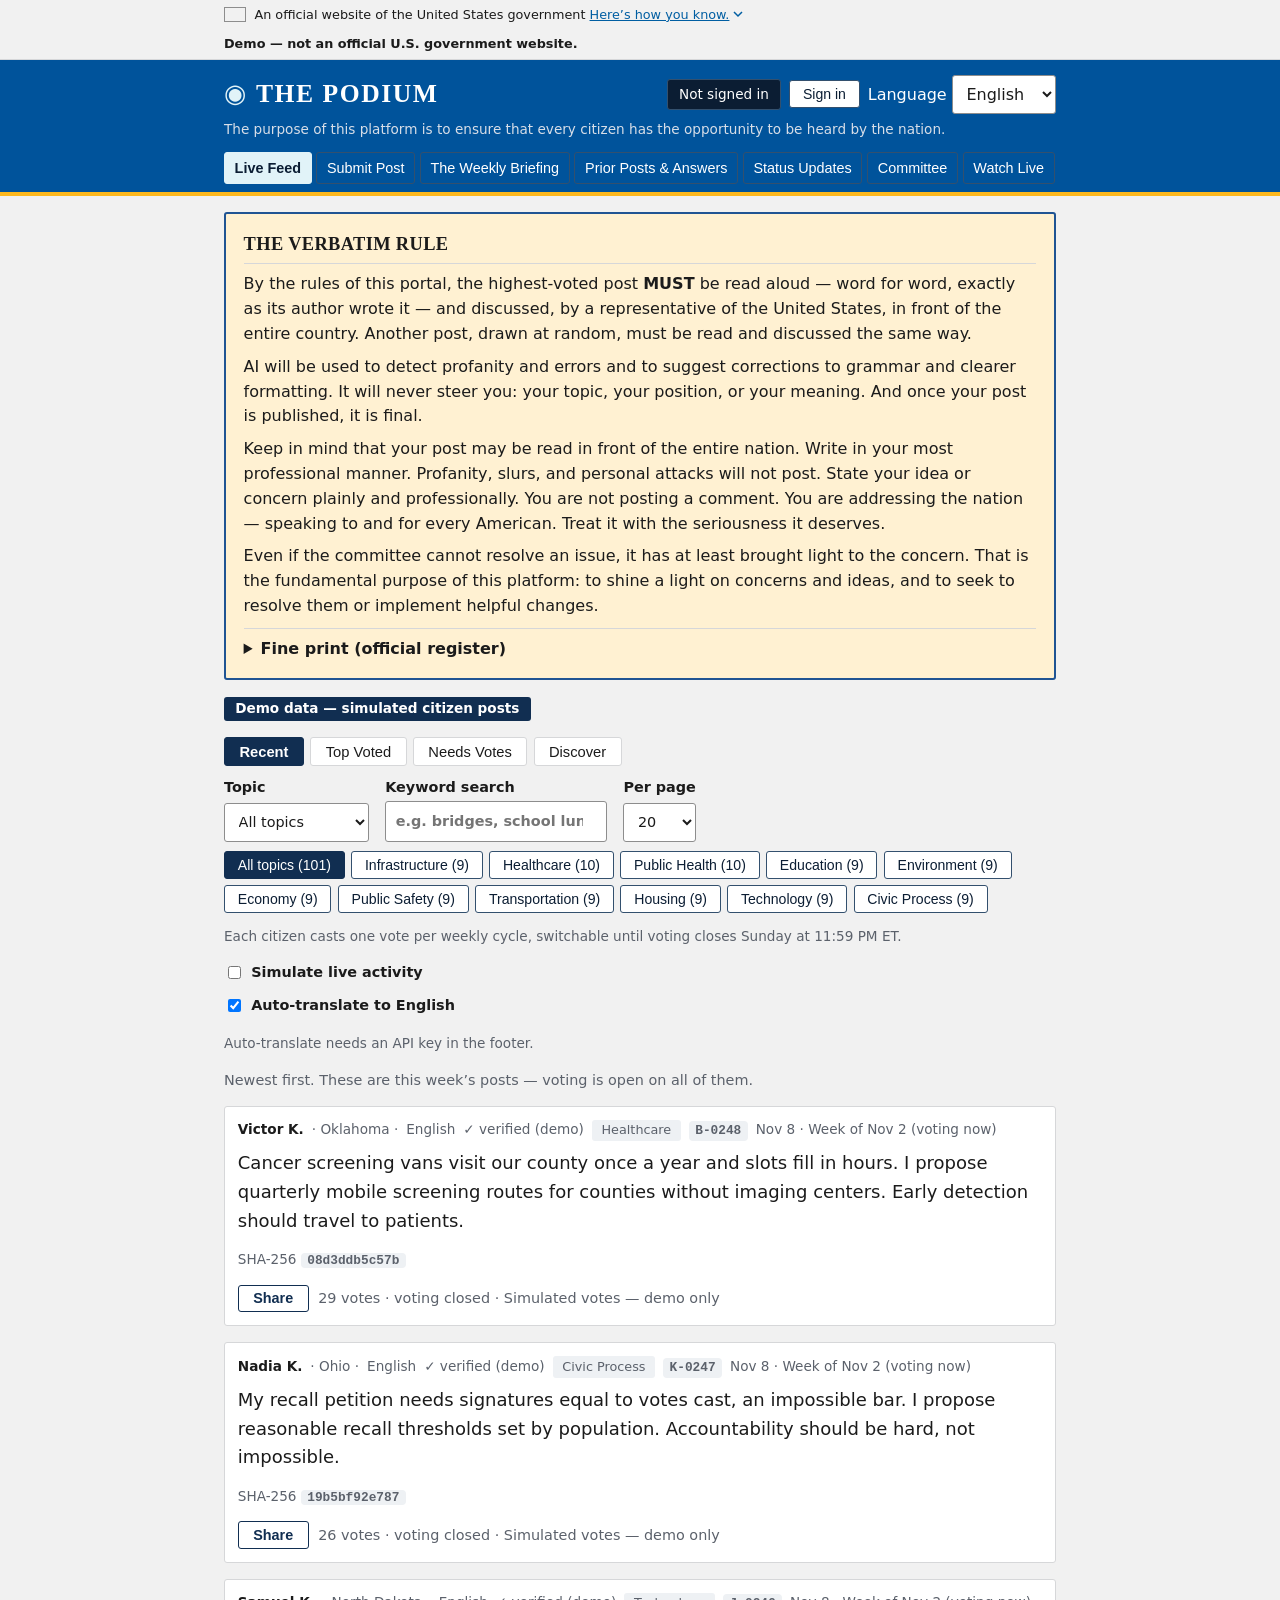
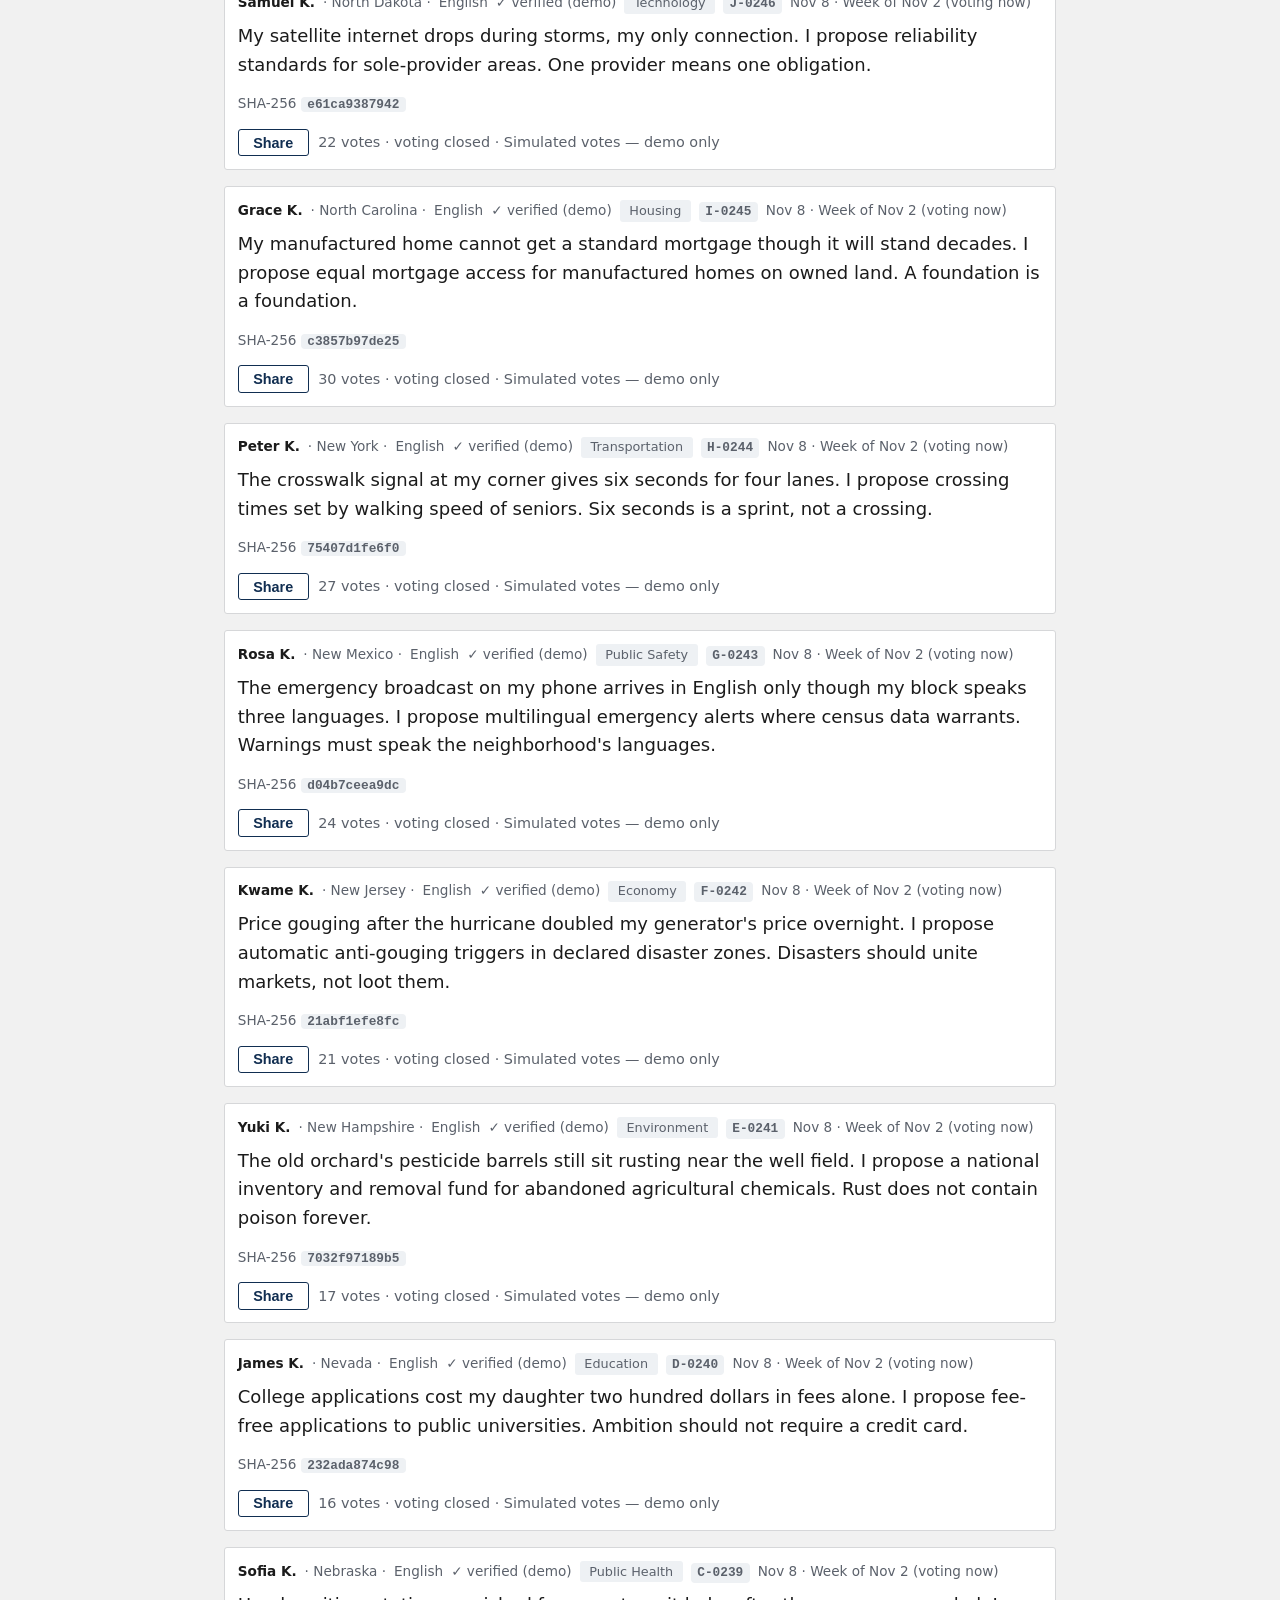
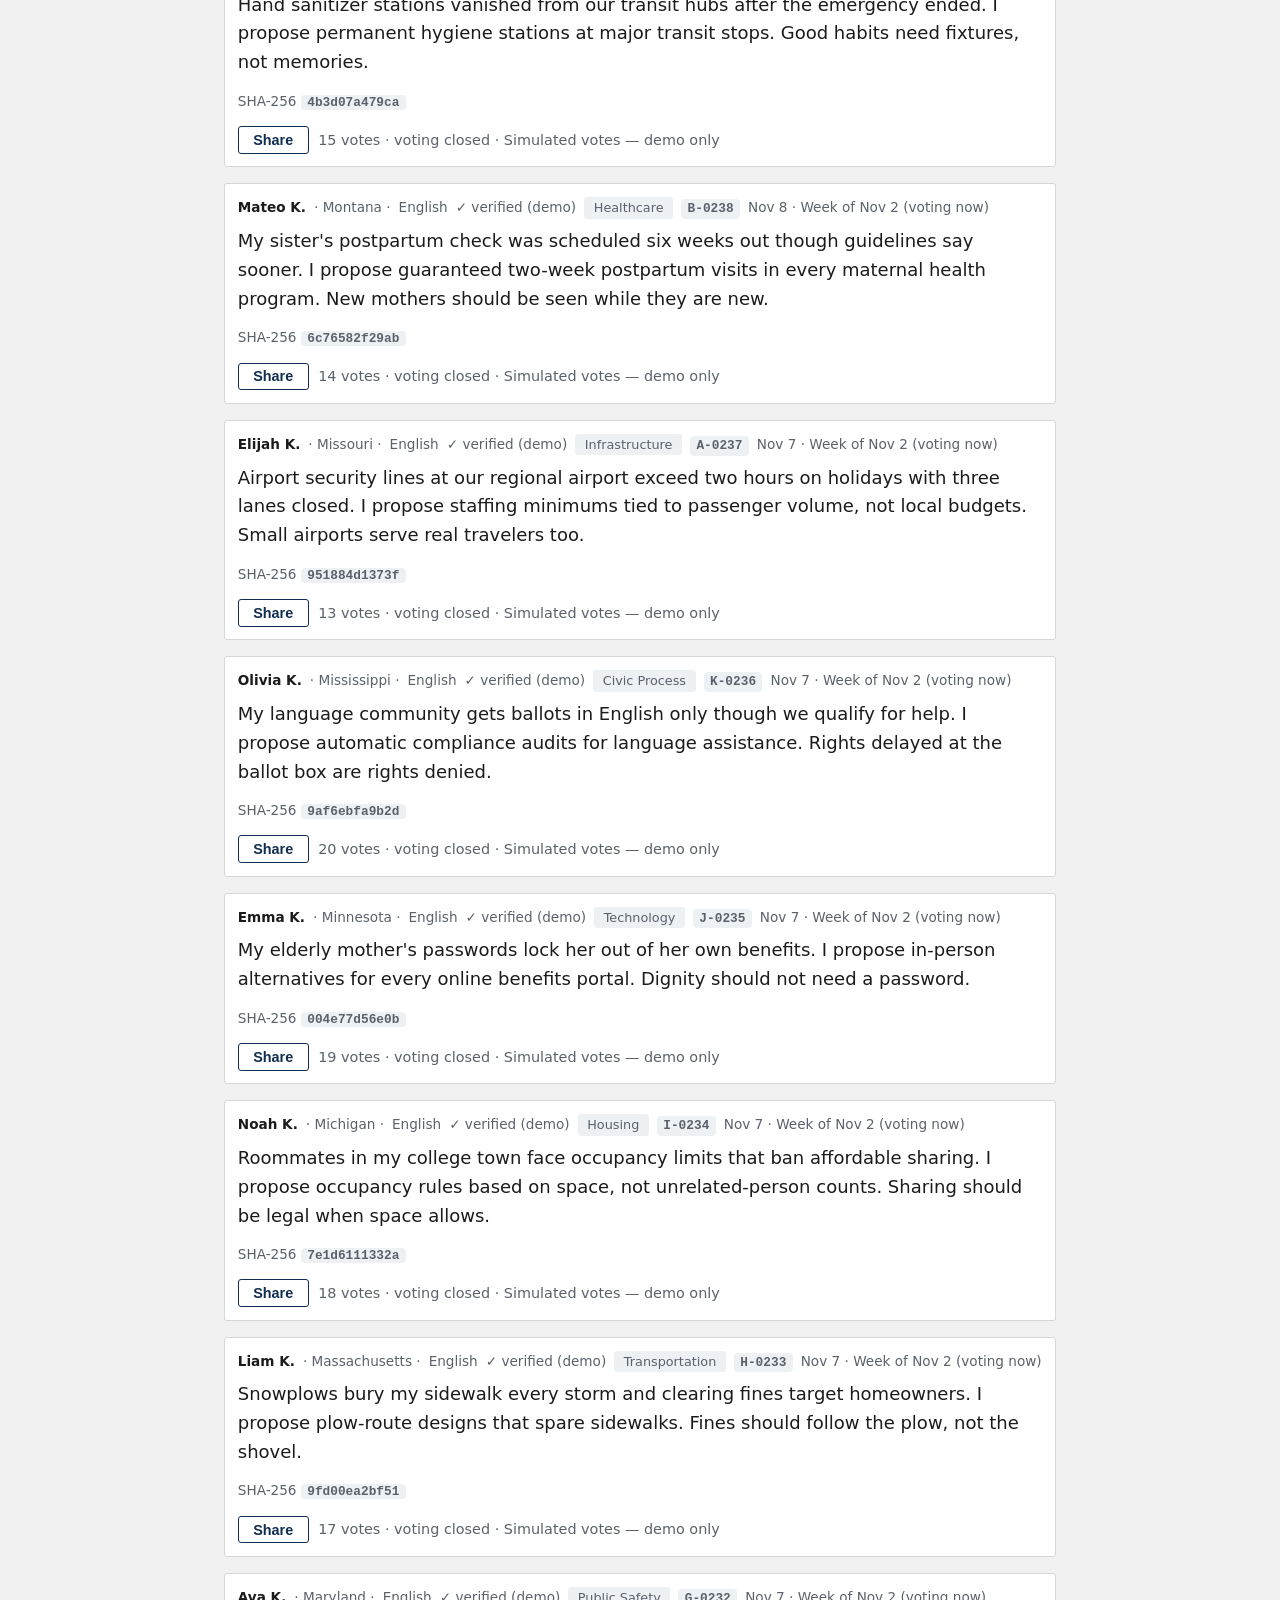
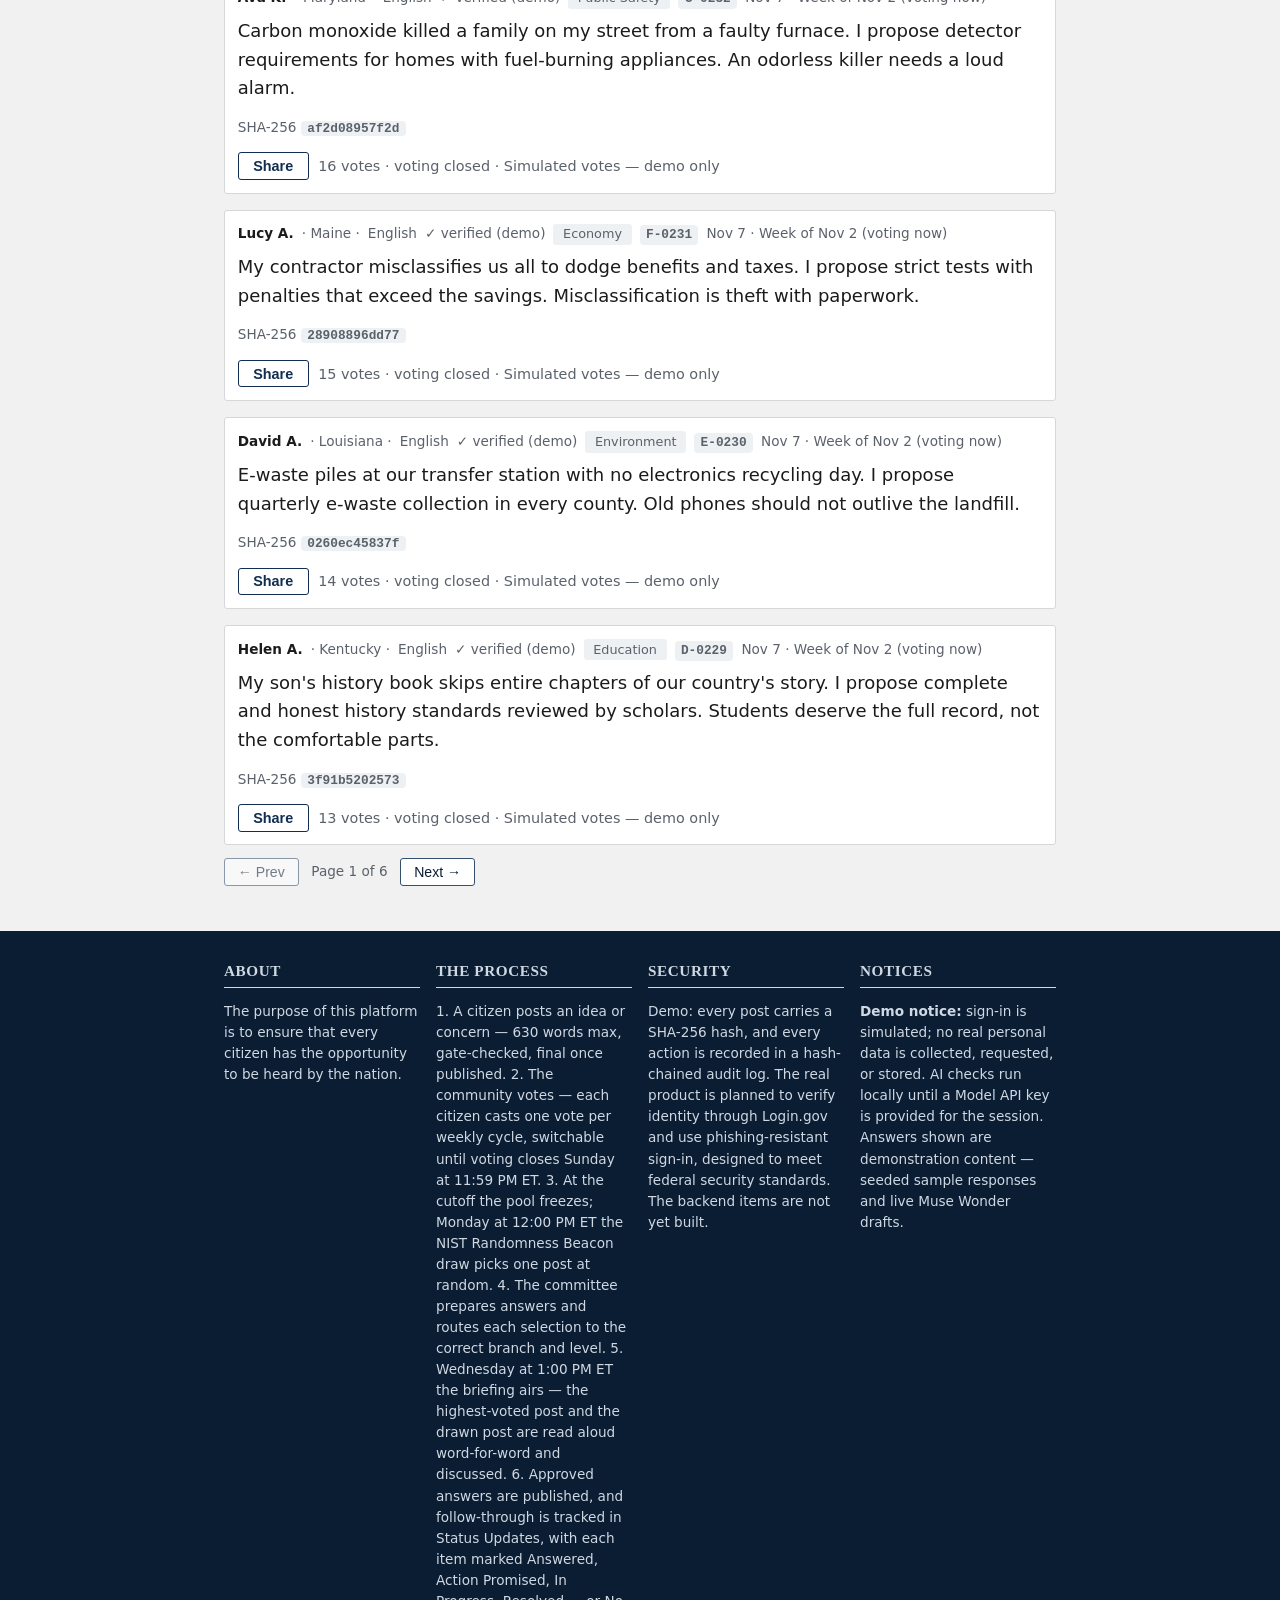
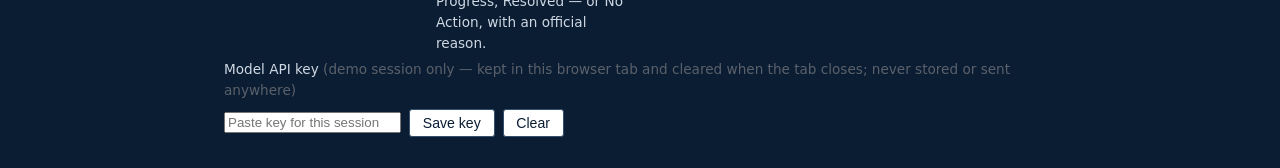
==== index.html @ c4c15fbb "Committee startup: the first committee — 12 at once, staggered exit weeks 1-12 by NIST draw" ====
<!DOCTYPE html>
<html lang="en">
<head>
<meta charset="utf-8">
<meta name="viewport" content="width=device-width, initial-scale=1">
<title>The Podium — A Civic Portal</title>
<meta name="description" content="Verified citizens post ideas and concerns. The community votes. Each week the top-voted post plus one randomly drawn post are read aloud verbatim and addressed in a public briefing.">
<link rel="stylesheet" href="css/style.css">
</head>
<body>
<a class="skip-link" href="#main" id="skipLink">Skip to main content</a>

<div class="gov-banner"><div class="wrap"><span class="flag-mark" aria-hidden="true"></span><span><span id="govText">An official website of the United States government</span> <button type="button" class="how-you-know" id="govHow" aria-expanded="false" aria-controls="govPanel"><span id="govHowLabel">Here&rsquo;s how you know.</span><svg class="chev" width="10" height="7" viewBox="0 0 10 7" aria-hidden="true"><path d="M1 1l4 4 4-4" fill="none" stroke="currentColor" stroke-width="1.5"/></svg></button></span></div><div class="wrap"><strong class="gov-qual" id="govDemo">Demo — not an official U.S. government website.</strong></div><div class="wrap gov-panel" id="govPanel" hidden></div></div>

<header class="site-header">
  <div class="wrap header-row">
    <div class="brand">
      <span class="brand-mark" aria-hidden="true">&#9673;</span>
      <div>
        <h1 class="brand-title">THE PODIUM</h1>
      </div>
    </div>
    <div class="citizen-box">
      <span class="citizen-chip" id="citizenChip">Not signed in</span>
      <button type="button" class="btn btn-small" id="switchCitizenBtn">Sign in</button>
      <label id="langWrap"><span id="langLabel">Language</span>
        <select id="langSel" aria-label="Language"><option value="en">English</option><option value="es">Espa&ntilde;ol</option></select>
      </label>
    </div>
  </div>
  <p class="wrap brand-sub" id="brandSub">The purpose of this platform is to ensure that every citizen has the opportunity to be heard by the nation.</p>
  <nav class="wrap main-nav" aria-label="Primary" id="mainNav">
    <button type="button" class="tab is-active" data-view="feed" aria-current="page">Live Feed</button>
    <button type="button" class="tab" data-view="post">Submit Post</button>
    <button type="button" class="tab" data-view="briefing">The Weekly Briefing</button>
    <button type="button" class="tab" data-view="prior">Prior Posts &amp; Answers</button>
    <button type="button" class="tab" data-view="status">Status Updates</button>
    <button type="button" class="tab" data-view="committee">Committee</button>
    <button type="button" class="tab" data-view="watch">Watch Live <span class="tab-live" id="watchTabLive" hidden>LIVE</span></button>
  </nav>
</header>

<main id="main" class="wrap">

  <!-- THE VERBATIM RULE: shown at top of home page and above the composer -->
  <section class="rule-card" id="ruleCard" aria-labelledby="ruleHeading">
    <h2 id="ruleHeading">The Verbatim Rule</h2>
    <p id="ruleP1">By the rules of this portal, the highest-voted post <strong>MUST</strong> be read aloud &mdash; word for word, exactly as its author wrote it &mdash; and discussed, by a representative of the United States, in front of the entire country. Another post, drawn at random, must be read and discussed the same way.</p>
    <p id="ruleP2">AI will be used to detect profanity and errors and to suggest corrections to grammar and clearer formatting. It will never steer you: your topic, your position, or your meaning. And once your post is published, it is final.</p>
    <p id="ruleP3">Keep in mind that your post may be read in front of the entire nation. Write in your most professional manner. Profanity, slurs, and personal attacks will not post. State your idea or concern plainly and professionally. You are not posting a comment. You are addressing the nation &mdash; speaking to and for every American. Treat it with the seriousness it deserves.</p>
    <p id="ruleP4">Even if the committee cannot resolve an issue, it has at least brought light to the concern. That is the fundamental purpose of this platform: to shine a light on concerns and ideas, and to seek to resolve them or implement helpful changes.</p>
    <details class="fine-print">
      <summary id="fineSummary">Fine print (official register)</summary>
      <p class="fine-print-lede" id="fineLede">All submissions are subject to automated pre-publication review. Submissions containing profanity, slurs, or personal attacks shall not be published. Submissions containing slang or errors materially affecting comprehensibility shall be held pending correction by the submitting party, with suggested revisions provided for consideration; no submission shall be altered by the System without the submitting party&rsquo;s express action. Weekly selections shall consist of (i) the submission receiving the highest number of votes during the applicable period and (ii) one (1) submission selected by random drawing from among all eligible published submissions. Selected submissions shall be read aloud in their entirety, verbatim, and discussed in the weekly briefing. A published submission is final and shall not be edited or redacted.</p>
      <h3 class="statements-heading" id="statementsHeading">Statements of policy, principles, and fundamentals</h3>
      <p id="finePurpose">The purpose of this platform is to ensure that every citizen has the opportunity to be heard by the nation. Citizens will address the nation and speak on its behalf.</p>
      <ul id="fineList">
        <li>The highest-voted post and one randomly drawn post are read aloud in full, word for word, by a representative of the United States and discussed in the weekly briefing. No editor stands between author and nation. Nothing is edited after posting.</li>
        <li>AI detects problems and suggests wording only before publication. It never steers a post's topic, position, or meaning, and never changes, substitutes, or declines a post on its own.</li>
        <li>Profanity, slurs, and personal attacks are blocked outright and never publish. Slang, misspellings, grammar, and unclear text are held with suggested rewording; the author accepts the suggestion or retypes the text, and AI never changes text silently. Held drafts are not published, do not enter the draw, and do not use the citizen's one-post slot.</li>
        <li>Once published, a post is final. It cannot be deleted, withdrawn, archived, or hidden.</li>
        <li>Voting is upvote-only. Each citizen casts one vote per weekly cycle, switchable until voting closes Sunday at 11:59 PM ET.</li>
        <li>Each citizen may submit one post per weekly cycle.</li>
        <li>Posts are limited to 630 words.</li>
        <li>The random draw is tamper-proof: the eligible pool is frozen in a fixed published order at the cutoff, and the position is the NIST Randomness Beacon value modulo the pool size, plus one. The draw is internal only, with no button, replay, or re-roll.</li>
        <li>The committee prepares answers only. It never alters, substitutes, delays, or declines a selection. It reviews selections one week in advance and routes each answer to the correct branch and level.</li>
        <li>The committee does not fund. It asks for funds and allocates funds.</li>
        <li>Committee answers begin as AI drafts that the committee votes on as written &mdash; never edited &mdash; and approves as the committee, the answerer of record; no individual member is named. AI never delivers a final answer alone and never touches a citizen post. The drafts are public: the public sees the drafts and the vote, not only approved answers.</li>
        <li>An exact-duplicate post in the same cycle does not create a new post; the citizen is offered an upvote on the existing post, with no option to post it anyway. The draw pool excludes the winner and any post exactly matching the winner. Posts that are similar but not identical receive only an advisory note.</li>
        <li>The Live Feed shows the current cycle only. Posts from past cycles that were never selected are deleted; selected posts are kept as the briefing record.</li>
        <li>Posting and voting run from Monday 12:00 AM to Sunday 11:59 PM ET. The pool freezes at the Sunday cutoff, the draw is Monday at 12:00 PM ET, the committee has the week plus a Monday&ndash;Tuesday buffer, and the briefing airs Wednesdays at 1:00 PM ET as the fixed opening segment.</li>
        <li>This Week shows only the most recently aired briefing. Next Week shows the next briefing's selections. A briefing's replay is published when that briefing airs. Prior Posts &amp; Answers and Status Updates list aired selections only.</li>
        <li>Participation is limited to verified citizens; in this demo, verification is simulated only, and no real identification is collected or stored.</li>
        <li>Language: a citizen may post in any language. The original post is the official record and is read aloud verbatim in the author's language. Translations are machine aids for readers and never replace the original.</li>
        <li id="fineLi18">Live activity: when &lsquo;Simulate live activity&rsquo; is enabled, the feed shows AI-generated demonstration posts, clearly labeled. They are never voted on, never drawn, and never briefed.</li>
        <li id="fineLi19">Mock accounts: signing up stores a local profile in this browser only, with no real identity verification.</li>
        <li id="fineLi20">Real sign-in/sign-up: shown as a preview; the backend and text verification are not yet built.</li>
        <li id="fineLi21">Security: every post carries a SHA-256 hash, and every action is recorded in a hash-chained audit log.</li>
      </ul>
    </details>
  </section>

  <!-- ============ FEED ============ -->
  <section id="view-feed" class="view" aria-label="Feed of citizen posts">
    <h2 class="sr-only" id="feedHeading">Live Feed</h2>
    <p><span class="status-pill" id="demoDataBadge">Demo data — simulated citizen posts</span></p>
    <div class="feed-controls">
      <div class="subtabs" role="tablist" aria-label="Feed order" id="orderList">
        <button type="button" class="subtab is-active" data-feed="recent" role="tab" aria-selected="true">Recent</button>
        <button type="button" class="subtab" data-feed="top" role="tab" aria-selected="false">Top Voted</button>
        <button type="button" class="subtab" data-feed="needs" role="tab" aria-selected="false">Needs Votes</button>
        <button type="button" class="subtab" data-feed="discover" role="tab" aria-selected="false">Discover</button>
      </div>
      <div class="feed-filters">
        <label class="filter-label" id="topicFilterWrap"><span id="topicFilterLabel">Topic</span>
          <select id="topicFilter"></select>
        </label>
        <label class="filter-label" id="searchWrap"><span id="searchLabel">Keyword search</span>
          <input type="search" id="searchInput" placeholder="e.g. bridges, school lunches" autocomplete="off">
        </label>
        <label class="filter-label" id="pageSizeWrap"><span id="pageSizeLabel">Per page</span>
          <select id="pageSizeSel">
            <option value="10">10</option>
            <option value="20" selected>20</option>
            <option value="50">50</option>
          </select>
        </label>
      </div>
      <div class="topic-list" id="topicList" aria-label="Filter by topic"></div>
      <p class="hint" id="voteRule">Each citizen casts one vote per weekly cycle, switchable until voting closes Sunday at 11:59 PM ET.</p>
    </div>
    <p class="feed-note" id="feedNote"></p>
    <ol class="post-list" id="postList"></ol>
    <div class="pager" id="feedPager" hidden>
      <button type="button" class="btn btn-small" id="prevPage">&#8592; Prev</button>
      <span class="hint" id="pageInfo" aria-live="polite">Page 1 of 1</span>
      <button type="button" class="btn btn-small" id="nextPage">Next &#8594;</button>
    </div>
  </section>

  <!-- ============ COMPOSER ============ -->
  <section id="view-post" class="view" hidden aria-label="Post composer">
    <h2 class="sr-only" id="postHeading">Submit Post</h2>
    <div class="mini-rule" role="note" aria-label="Reminder of the rule" id="miniRule">
      <strong id="miniRuleStrong">The Verbatim Rule applies.</strong> <span id="miniRuleText">Your post may be read aloud, word for word, in front of the entire nation. Profanity, slang, and ridicule will not post. Once published, it is final.</span>
      <a href="#ruleCard" id="readFullRule">Read the full rule</a>
    </div>
    <div id="onePostNotice" class="notice" hidden></div>
    <form id="composerForm" novalidate>
      <div class="composer-row">
        <div class="field">
          <label for="composerTopic"><span id="composerTopicLabel">Topic</span> <span class="hint" id="composerTopicHint">Pick a topic, or accept the single AI suggestion at review.</span></label>
          <select id="composerTopic"></select>
        </div>
        <div class="field timer-field">
          <span class="timer" id="readTimer">read-aloud time &#8776; 0:00 of 4:30</span>
          <span class="hint" id="timerHint">read-aloud time &middot; max 630 words</span>
          <span class="ai-mode" id="aiMode">AI: local fallback</span>
        </div>
      </div>
      <div class="field">
        <label for="composerText" id="composerTextLabel">Your address to the nation</label>
        <textarea id="composerText" rows="8" maxlength="9000" placeholder="State your idea or concern plainly and professionally&hellip;" aria-describedby="gateMessages voicedPanel"></textarea>
      </div>
      <div id="gateMessages" aria-live="polite"></div>
      <div id="softFlags"></div>
      <div id="clarityPanel" hidden></div>
      <aside id="voicedPanel" class="voiced" hidden aria-live="polite"></aside>
      <div class="composer-actions">
        <button type="button" class="btn btn-secondary" id="previewBtn">Hear it as the nation will</button>
        <button type="button" class="btn btn-secondary" id="hearDraftBtn">Hear this draft</button>
        <button type="submit" class="btn btn-primary" id="publishBtn">Publish (final)</button>
      </div>
      <p class="hint" id="publishNote">Publishing is final: posts cannot be edited or redacted. The AI checks wording only &mdash; never your topic, position, or meaning.</p>
    </form>
  </section>

  <!-- ============ BRIEFING ============ -->
  <section id="view-briefing" class="view" hidden aria-label="Weekly briefing">
    <h2 id="briefingTitle">This week&rsquo;s briefing</h2>
    <p class="lede" id="briefingLede1">Two posts take up most of the segment: the highest-voted post and one post drawn at random. Both are read aloud verbatim and answered. Follow-ups on earlier posts get only a brief live mention; the full record lives under Prior Posts &amp; Answers and Status Updates.</p>
    <p class="lede" id="briefingLede2">The weekly schedule (all times ET): posting and voting week Monday 00:00 &#8594; Sunday 23:59; cutoff Sunday 23:59, when the eligible pool is frozen and published; draw Monday 12:00, pre-announced; committee week Monday &#8594; Sunday to evaluate both selected posts and formulate both answers — answers ONLY, it can never alter, substitute, delay, or decline a selection; briefing Wednesday 1:00 PM. The Podium segment is the fixed opening segment of the Wednesday briefing: if no regular briefing is scheduled that Wednesday, the segment still runs on its own at the same time.</p>
    <p><button type="button" class="btn btn-small" id="gotoWatchBtn">Watch Live &#8594;</button> <span class="hint" id="gotoWatchHint">Attend the airing of this briefing.</span></p>

    <ol class="pipeline" id="pipelineList"></ol>

    <section id="nextSection" aria-labelledby="nextHeading">
      <h3 id="nextHeading">Next Week</h3>
      <p class="hint" id="nextHint">Selected posts in committee review. Answers are still being formulated — never presented as final. These selections are published after the Monday draw, once the draw has selected the posts: the full posts for the next briefing appear here from the draw onward, in full, with approved answers published as soon as the committee approves them.</p>
      <ul id="nextList" class="next-list"></ul>
    </section>


    <section class="card" aria-labelledby="drawHeading">
      <h3 id="drawHeading">The random draw &mdash; verifiably fair</h3>
      <p id="drawLede">The eligible pool is frozen and published <em>first</em> (all posts that passed the wording check since the last draw, minus the top-voted winner). The system runs the draw at the pre-announced time: <code>position = beacon value modulo the pool size + 1</code>. Random selection is conducted using the NIST Randomness Beacon.</p>
      <dl class="draw-facts" id="drawFacts"></dl>
      <h4 id="excludedHeading">Excluded from the pool</h4>
      <ul id="excludedList" class="excluded-list"></ul>
      <p class="hint" id="drawReadonly">Record of the draw: pool size, beacon timestamp and value, computed position, and the drawn post. The draw runs once, internally — nothing here re-runs it.</p>
      <h4 id="workedHeading">Worked example</h4>
      <p class="worked" id="workedBody">Pool of 12, beacon value ending &hellip;4839 &rarr; 4839 mod 12 = 3 &rarr; +1 = <strong>post #4</strong>.</p>
      <p class="hint" id="committeeRule">Committee rule: the committee prepares answers ONLY. It can never alter, substitute, delay, or decline a selected post. It has one week to formulate an answer and route the topic to the right branch or level of government.</p>
    </section>

  </section>

  <!-- ============ WATCH LIVE ============ -->
  <section id="view-watch" class="view" hidden aria-label="Watch live broadcast">
    <h2 id="watchHeading">Watch Live</h2>
    <p class="lede" id="watchLede">Attend the weekly briefing broadcast. The Weekly Briefing tab holds the record of what was and will be discussed; this tab is the airing itself.</p>
    <div class="demo-bar" id="watchDemoBar">
      <span class="hint" id="demoBarHint"><strong>Demo only:</strong> broadcast states (Upcoming, Live, Replay) can be previewed on demand. The real product follows the clock.</span>
      <div class="btn-row" role="group" aria-label="Preview broadcast state" id="demoBarGroup">
        <button type="button" class="btn btn-small" data-watch-state="auto" aria-pressed="true">Auto (clock)</button>
        <button type="button" class="btn btn-small" data-watch-state="upcoming" aria-pressed="false">Upcoming</button>
        <button type="button" class="btn btn-small" data-watch-state="live" aria-pressed="false">Live</button>
        <button type="button" class="btn btn-small" data-watch-state="replay" aria-pressed="false">Replay</button>
      </div>
    </div>
    <div id="watchMain"></div>
    <section aria-labelledby="watchLibraryHeading" id="watchLibrarySection">
      <h3 id="watchLibraryHeading">Pre-recorded screenings</h3>
      <ul id="watchLibrary" class="watch-library"></ul>
    </section>
    <p><button type="button" class="btn btn-small" id="backToBriefingBtn">&#8592; Briefing record</button></p>
    <p class="hint" id="watchSimNote">Demo simulation: the player stands in for the real briefing stream. Broadcast logic (schedule, autoplay, sound) is real.</p>
  </section>

  <!-- ============ COMMITTEE ============ -->
  <section id="view-committee" class="view" hidden aria-label="Citizen committee roster">
    <h2 id="committeeHeading">Committee</h2>
    <p class="lede" id="committeeLede">The committee is 12 ordinary verified citizens, chosen by random draw, serving 12-week terms, with one new citizen joining every week. The committee works for the citizen whose post was selected &mdash; it reviews and approves the answers, and tracks each one until it is resolved or formally closed with no action. It does not fund; it asks for and allocates funds.</p>
    <details class="fine-print" id="committeeRules">
      <summary id="committeeRulesSummary">Committee rules &mdash; selection, pay, structure &amp; schedule</summary>
      <h3 class="statements-heading" id="committeeRulesSelectionH">How members are selected</h3>
      <p id="committeeRulesSelectionB">Twelve ordinary verified citizens, chosen by random draw from a national pool using the NIST Randomness Beacon &mdash; the same method as the post draw, proof against rigging. Selection is a summons, not a draft: if your name comes up, you agree to serve or decline and the next citizen is drawn. To serve you must be a verified citizen, 18 or older, with no post in the current cycle, not a government employee, and not currently incarcerated or on parole or probation &mdash; a past felony does not exclude you; eligibility returns 5 years after the sentence is fully complete. Terms are 12 weeks, one new citizen joins every week, and after cycling out you sit out 12 weeks. No more than 2 terms per year. No committee member can submit a post while serving on the committee, for the whole 12-week term.</p>
      <h3 class="statements-heading" id="committeeRulesPayH">Pay</h3>
      <p id="committeeRulesPayB">Members are paid $150 per day, for Friday and Saturday ($300 a week). The solo thinking days are not separately paid. Travel, hotel, and meals for the weekly in-person meeting are covered separately at government rates and booked directly &mdash; members never pay out of pocket &mdash; plus childcare support for in-person days. The pay is $150 flat, no top-up. The plan isn't for committee members to get rich off this &mdash; it's more of a public service.</p>
      <h3 class="statements-heading" id="committeeRulesStructureH">Structure</h3>
      <p id="committeeRulesStructureB">Twelve members, each holding an equal share of the decision-making power. Government agency liaisons advise only and do not vote. Each week the committee receives the selected posts and the AI-drafted answers and votes on whether to follow the AI suggestions. A split vote means no action on that post this week and the post reverts to shine light &mdash; it is still read aloud and tracked, never buried. The narrator and the committee spokesperson are permanent salaried roles who present only: the narrator reads posts word-for-word and the spokesperson presents the committee's approved answers. Neither has any authority over posts or answers. If either quits or is fired, the committee hires a replacement. Hiring and dismissal are by committee vote, against public criteria.</p>
      <h3 class="statements-heading" id="committeeRulesScheduleH">Weekly schedule</h3>
      <p id="committeeRulesScheduleB">Members receive the selected posts as soon as they are selected and have 3 days on their own to think about them. They all meet in person on Friday to deliberate and vote, and on Saturday to send the agency requests and set tracking in motion. The agency's response arrives Wednesday morning by video call, and the narrator and the committee spokesperson make the script and record live at 1:00 PM ET. Travel and lodging for every member every week are covered at government rates and booked directly.</p>
      <h3 class="statements-heading" id="committeeRulesStartupH">Starting the program: the first committee</h3>
      <p id="committeeRulesStartupP1">The program starts with 12 new citizens selected at once, by the same NIST draw and summons as every later selection.</p>
      <p id="committeeRulesStartupP2">To reach the steady rotation &mdash; one member joining and one leaving each Monday &mdash; the first 12 serve staggered starting terms. Each member is assigned an exit week, 1 through 12, by a single NIST random draw at the first meeting. The member assigned week 1 cycles out after one week of service; the member assigned week 2 cycles out after two weeks; and so on until the member assigned week 12, who serves the full twelve weeks.</p>
      <p id="committeeRulesStartupP3">Each Monday, the member cycling out is replaced by a new member drawn the same way, so the committee always has 12 serving members. After the twelfth week, every seat is on a normal 12-week term and the steady rotation is in place.</p>
      <p id="committeeRulesStartupP4">A full 12-week term pays $300 a week &mdash; $3,600. The member who cycles out first serves one week and is paid $300: the biggest financial loss of the starting group, $3,300 less than a full term. Each later exit loses less; the member who serves all twelve weeks loses nothing.</p>
      <p id="committeeRulesStartupP5">This is not a penalty. The staggered exit is what makes the rotation possible: without it, all 12 would leave at once after twelve weeks and the committee would lose all of its experience in a single week. With it, eleven experienced members always remain to carry the work and teach the newcomer. The first members out are the ones who make the program work &mdash; their short first terms are a crucial part of starting it, not a punishment for anything they did.</p>
      <p id="committeeRulesStartupP6">A short starting term still counts as a term for the sit-out rule: after cycling out, a member sits out twelve weeks before being eligible again.</p>
    </details>
    <ul id="committeeList" class="post-list"></ul>
    <p class="hint" id="committeeNote">One citizen cycles out and one new citizen joins every week, so the committee is always 12 people with a mix of experience.</p>
  </section>

  <!-- ============ PRIOR POSTS & ANSWERS ============ -->
  <section id="view-prior" class="view" hidden aria-label="Prior posts and answers archive">
    <h2 id="priorHeading">Prior Posts &amp; Answers</h2>
    <p class="lede" id="priorLede">The archive of past briefing selections: each item shows the original post, verbatim, plus the committee&rsquo;s answer. Check anytime &mdash; this is the permanent record, not the live broadcast.</p>
    <label class="filter-label"><span id="priorSelectedLabel">Selected post</span>
      <select id="priorSelect"></select>
    </label>
    <article class="card" id="priorCard"></article>
  </section>

  <!-- ============ STATUS UPDATES ============ -->
  <section id="view-status" class="view" hidden aria-label="Status updates follow-through record">
    <h2 id="statusHeading">Status Updates</h2>
    <p class="lede" id="statusLede">The follow-through record: each item shows the dated progress updates plus the current status. Check anytime &mdash; this is the permanent record, not the live broadcast.</p>
    <label class="filter-label"><span id="statusSelectedLabel">Selected post</span>
      <select id="statusSelect"></select>
    </label>
    <article class="card" id="statusCard"></article>
    <h3 id="auditHeading">Audit log</h3>
    <article class="card" id="auditCard"></article>
  </section>

</main>

<footer class="site-footer">
  <div class="wrap footer-cols">
    <div class="footer-col">
      <h2 id="footerAbout">About</h2>
      <p id="footerAboutText">The purpose of this platform is to ensure that every citizen has the opportunity to be heard by the nation.</p>
    </div>
    <div class="footer-col">
      <h2 id="footerProcess">The Process</h2>
      <p id="footerProcessChain">1. A citizen posts an idea or concern &#8212; 630 words max, gate-checked, final once published. 2. The community votes &#8212; each citizen casts one vote per weekly cycle, switchable until voting closes Sunday at 11:59 PM ET. 3. At the cutoff the pool freezes; Monday at 12:00 PM ET the NIST Randomness Beacon draw picks one post at random. 4. The committee prepares answers and routes each selection to the correct branch and level. 5. Wednesday at 1:00 PM ET the briefing airs &#8212; the highest-voted post and the drawn post are read aloud word-for-word and discussed. 6. Approved answers are published, and follow-through is tracked in Status Updates, with each item marked Answered, Action Promised, In Progress, Resolved &#8212; or No Action, with an official reason.</p>
    </div>
    <div class="footer-col">
      <h2 id="footerSecurity">Security</h2>
      <p id="footerSecurityNote">Demo: every post carries a SHA-256 hash, and every action is recorded in a hash-chained audit log. The real product is planned to verify identity through Login.gov and use phishing-resistant sign-in, designed to meet federal security standards. The backend items are not yet built.</p>
    </div>
    <div class="footer-col">
      <h2 id="footerNotices">Notices</h2>
      <p id="footerDemoNotice"><strong>Demo notice:</strong> sign-in is simulated; no real personal data is collected, requested, or stored. AI checks run locally until a Model API key is provided for the session. Answers shown are demonstration content &mdash; seeded sample responses and live Muse Wonder drafts.</p>
    </div>
  </div>
  <div class="wrap key-row">
    <label for="apiKeyInput"><span id="apiKeyLabel">Model API key</span> <span class="hint" id="apiKeyHint">(demo session only — kept in sessionStorage, cleared when the tab closes; never committed)</span></label>
    <input type="password" id="apiKeyInput" autocomplete="off" placeholder="Paste key for this session">
    <button type="button" class="btn btn-small" id="apiKeySave">Save key</button>
    <button type="button" class="btn btn-small" id="apiKeyClear">Clear</button>
  </div>
</footer>

<!-- Preview modal -->
<div class="modal-backdrop" id="previewModal" hidden>
  <div class="modal" role="dialog" aria-modal="true" aria-labelledby="previewTitle">
    <h3 id="previewTitle">Weekly briefing &mdash; verbatim reading</h3>

    <p class="hint" id="previewMeta"></p>
    <p class="hint" id="previewTopic" hidden></p>
    <blockquote class="verbatim" id="previewBody"></blockquote>
    <div class="modal-actions">
      <button type="button" class="btn btn-secondary" id="previewClose">Back to editing</button>
      <button type="button" class="btn btn-primary" id="previewPublish">Publish (final)</button>
    </div>
  </div>
</div>

<!-- Citizen switcher modal -->
<div class="modal-backdrop" id="citizenModal" hidden>
  <div class="modal" role="dialog" aria-modal="true" aria-labelledby="citizenModalTitle">
    <h3 id="citizenModalTitle">Switch demo citizen</h3>
    <p class="hint" id="citizenHint">Simulated sign-in. No real identity is used. Pick any demo citizen to post and vote as them.</p>
    <p class="notice" id="citizenPrompt" hidden></p>
    <h4 id="demoPathHeading">Try as a demo citizen</h4>
    <ul class="citizen-list" id="citizenList"></ul>
    <h4 id="mockPathHeading">Or use your own local account</h4>
    <div id="mockBox">
      <form id="mockSigninForm">
        <div class="field"><label><span id="mockEmailLabel">Email</span><input id="mockEmail" type="email" autocomplete="email"></label></div>
        <div class="field"><label><span id="mockPassLabel">Password</span><input id="mockPass" type="password" autocomplete="current-password"></label></div>
        <div class="gate-error" id="mockError" hidden></div>
        <div class="btn-row"><button type="submit" class="btn btn-primary" id="mockSigninBtn">Sign in</button></div>
        <p class="hint"><a href="#" id="mockForgotLink">Forgot password?</a> &middot; <a href="#" id="mockShowSignup">Sign up</a></p>
        <p class="hint" id="mockForgotNote" hidden></p>
      </form>
      <p class="hint" id="mockExistsNote" hidden></p>
      <form id="mockSignupForm" hidden>
        <div class="field"><label><span id="mockNameLabel">Display name</span><input id="mockName" type="text" autocomplete="nickname"></label></div>
        <div class="field"><label><span id="mockNewEmailLabel">Email</span><input id="mockNewEmail" type="email" autocomplete="email"></label></div>
        <div class="field"><label><span id="mockNewPassLabel">Password</span><input id="mockNewPass" type="password" autocomplete="new-password"></label></div>
        <div class="field"><label><span id="mockStateLabel">State</span><select id="mockStateSel"></select></label></div>
        <div class="field"><button type="button" class="btn btn-small" id="mockVerifyBtn" disabled>Verify identity</button>
          <div class="hint" id="mockVerifyNote"></div></div>
        <div class="gate-error" id="mockSignupError" hidden></div>
        <div class="btn-row"><button type="submit" class="btn btn-primary" id="mockSignupBtn">Sign up</button></div>
        <p class="hint" id="mockBrowserNote"></p>
        <p class="hint"><a href="#" id="mockShowSignin">Back to sign in</a></p>
      </form>
      <div class="btn-row"><button type="button" class="btn btn-secondary" id="mockSignoutBtn" hidden>Sign out</button></div>
    </div>
    <!-- TODO (real product): POST /api/auth/signup + /api/auth/signin go here — backend not built yet. -->
    <!-- TODO (real product): 6-digit code SMS via texting service (e.g. Twilio) — not built yet. Nothing below is saved or sent. -->
    <h4 id="realPathHeading">Real account — coming soon</h4>
    <p class="hint" id="realNote">Preview only — the real sign-in/sign-up needs a backend and a texting service, which are not yet built. Nothing here is saved or sent.</p>
    <div id="realBox">
      <div class="field"><label><span id="realNameLabel">Display name</span><input id="realName" type="text" disabled></label></div>
      <div class="field"><label><span id="realEmailLabel">Email</span><input id="realEmail" type="email" disabled></label></div>
      <div class="field"><label><span id="realPassLabel">Password</span><input id="realPass" type="password" disabled></label></div>
      <div class="field"><label><span id="realPhoneLabel">Phone number</span><input id="realPhone" type="tel" autocomplete="tel" disabled></label></div>
      <div class="field"><button type="button" class="btn btn-small" id="realVerifyBtn" disabled>Verify identity</button>
        <div class="hint" id="realVerifyNote">In the real product, your identity is verified (SSN) before you can post. This demo does not collect SSNs.</div></div>
      <div class="field"><button type="button" class="btn btn-small" id="realSendCodeBtn" disabled>Send verification code</button></div>
      <div class="field"><label><span id="realCodeLabel">6-digit code</span><input id="realCode" inputmode="numeric" maxlength="6" disabled></label></div>
      <p class="hint" id="realSmsNote">The real product texts a 6-digit code to your phone. Enter it here to verify. This demo cannot send texts — the backend and texting service are not yet built.</p>
      <div class="field"><label><span id="realInEmailLabel">Email</span><input id="realInEmail" type="email" disabled></label></div>
      <div class="field"><label><span id="realInPassLabel">Password</span><input id="realInPass" type="password" disabled></label></div>
      <div class="btn-row"><button type="button" class="btn btn-small" id="realInCodeBtn" disabled>Send me a sign-in code</button></div>
      <p class="hint" id="realInNote">Sign in with your password plus a texted code, or with a texted code alone.</p>
    </div>
    <div class="modal-actions">
      <button type="button" class="btn btn-secondary" id="citizenClose">Cancel</button>
    </div>
  </div>
</div>

<script src="js/seed.js"></script>
<script src="js/ai-adapter.js"></script>
<script src="js/store.js"></script>
<script src="js/strings.js"></script>
<script src="js/app.js"></script>
</body>
</html>
---- css/style.css ----
/* The Podium — mobile-first, dependency-free styles */
:root {
  --navy: #112e51;
  --navy-deep: #0b1d33;
  --header: #00539b;
  --rule-bg: #fff1d2;
  --accent: #205493;
  --accent-soft: #e1f3f8;
  --paper: #f1f1f1;
  --card: #ffffff;
  --ink: #1b1b1b;
  --muted: #5b616b;
  --line: #d6d7d9;
  --ok: #2e8540;
  --bad: #981b1e;
  --hold: #8a5a00;
  --focus: #3e94cf;
  --radius: 3px;
}
* { box-sizing: border-box; }
html { -webkit-text-size-adjust: 100%; }
body {
  margin: 0;
  font-family: system-ui, -apple-system, "Segoe UI", Roboto, Helvetica, Arial, sans-serif;
  background: var(--paper);
  color: var(--ink);
  line-height: 1.55;
}
.wrap { max-width: 54rem; margin: 0 auto; padding: 0 1rem; }
.sr-only { position: absolute; width: 1px; height: 1px; margin: -1px; padding: 0; overflow: hidden; clip: rect(0 0 0 0); white-space: nowrap; border: 0; }
.skip-link {
  position: absolute; left: -999px; top: 0; background: #fff; padding: .5rem 1rem; z-index: 99;
}
.skip-link:focus { left: 0; outline: 3px solid var(--focus); }

/* Header */
.site-header { background: var(--header); color: #fff; padding-bottom: .5rem; border-bottom: 4px solid #fdb81e; }
.header-row { display: flex; flex-wrap: wrap; gap: .75rem; align-items: center; justify-content: space-between; padding-top: .9rem; }
.brand { display: flex; gap: .6rem; align-items: center; }
.brand-mark { font-size: 1.6rem; color: var(--accent-soft); }
.brand-title { margin: 0; font-size: 1.35rem; letter-spacing: .06em; }
.brand-sub { margin: .35rem auto 0; font-size: .85rem; color: #d7dee8; }
.citizen-box { display: flex; gap: .5rem; align-items: center; flex-wrap: wrap; }
.citizen-chip { font-size: .85rem; background: var(--navy-deep); border: 1px solid #33506e; border-radius: 3px; padding: .25rem .7rem; }
.verified { color: #9fe6a0; font-weight: 600; white-space: nowrap; }
.main-nav { display: flex; gap: .3rem; margin-top: .7rem; flex-wrap: nowrap; }
html[lang="es"] .main-nav { flex-wrap: wrap; } /* Spanish labels are longer: wrap instead of clipping */
@media (max-width: 900px) { .main-nav { flex-wrap: wrap; } } /* narrow screens keep the wrapping fallback */
.tab {
  appearance: none; border: 1px solid #33506e; background: transparent; color: #fff;
  border-radius: 3px; padding: .45rem .6rem; font-size: .9rem; cursor: pointer; white-space: nowrap;
}
.tab.is-active { background: var(--accent-soft); color: var(--navy-deep); border-color: var(--accent-soft); font-weight: 700; }
a:focus-visible,
button:focus-visible, input:focus-visible, select:focus-visible, textarea:focus-visible, summary:focus-visible {
  outline: 3px solid var(--focus); outline-offset: 2px;
}

/* Rule */
.rule-card {
  background: var(--rule-bg); border: 2px solid var(--accent); border-radius: var(--radius);
  padding: 1rem 1.1rem; margin: 1rem 0;
}
.rule-card h2 { margin: 0 0 .4rem; font-size: 1.15rem; letter-spacing: .02em; }
.rule-card p { margin: .5rem 0; }
.fine-print { margin-top: .6rem; border-top: 1px solid var(--line); padding-top: .5rem; }
.fine-print summary { cursor: pointer; font-weight: 600; }
.fine-print p.fine-print-lede { font-size: .85rem; color: var(--muted); }
.fine-print h3.statements-heading { font-size: .85rem; color: var(--muted); margin: .5rem 0; }
.mini-rule {
  background: var(--accent-soft); border: 1px solid var(--accent); border-radius: var(--radius);
  padding: .6rem .8rem; margin: 1rem 0; font-size: .92rem;
}
.mini-rule a { font-weight: 600; }

/* Views & cards */
.view { padding-bottom: 2rem; }
.card { background: var(--card); border: 1px solid var(--line); border-radius: var(--radius); padding: 1rem; margin: 1rem 0; }
.lede { color: #333; }
.hint { color: var(--muted); font-size: .85rem; }
.notice { background: #e8f1ff; border: 1px solid #9db9e8; border-radius: var(--radius); padding: .6rem .8rem; margin: 1rem 0; }

/* Feed */
.feed-controls { margin-top: 1rem; }
.subtabs { display: flex; gap: .4rem; flex-wrap: wrap; }
.subtab {
  appearance: none; border: 1px solid var(--line); background: var(--card); color: var(--ink);
  border-radius: 3px; padding: .35rem .9rem; cursor: pointer; font-size: .92rem;
}
.subtab.is-active { background: var(--navy); color: #fff; border-color: var(--navy); font-weight: 700; }
.feed-filters { display: flex; gap: 1rem; flex-wrap: wrap; margin-top: .6rem; }
.filter-label { display: grid; gap: .2rem; font-weight: 600; font-size: .9rem; }
.filter-label[hidden] { display: none; }
.filter-label select, .filter-label input { font-weight: 400; min-width: 0; }
select, input[type="search"], input[type="text"], textarea {
  font: inherit; padding: .5rem .6rem; border: 1px solid #8d8d8d; border-radius: 3px; background: #fff; color: var(--ink); max-width: 100%;
}
.feed-note { color: var(--muted); font-size: .9rem; }
.post-list { list-style: none; margin: 0; padding: 0; display: grid; gap: 1rem; }
.post { background: var(--card); }
.post-meta { display: flex; gap: .5rem; flex-wrap: wrap; align-items: baseline; font-size: .85rem; color: var(--muted); }
.post-author { font-weight: 700; color: var(--ink); }
.post-topic { background: #eef1f4; border-radius: 3px; padding: .05rem .6rem; font-size: .8rem; }
.post-status { border-radius: 3px; padding: .05rem .6rem; font-size: .8rem; font-weight: 700; }
.post-status.top { background: var(--navy); color: #fff; }
.post-status.random { background: var(--accent-soft); color: #112e51; border: 1px solid var(--accent); }
.post-status.live { background: #fff; color: var(--navy); border: 1px dashed var(--accent); }
.livefeed-row { margin-top: .5rem; }
.livefeed-toggle { display: inline-flex; gap: .45rem; align-items: center; font-weight: 600; font-size: .9rem; cursor: pointer; }
.post-body { margin: .5rem 0; white-space: pre-wrap; overflow-wrap: break-word; font-size: 1.125rem; line-height: 1.6; }
.post-actions { display: flex; gap: .6rem; align-items: center; margin-top: .4rem; flex-wrap: wrap; }
.topic-list { display: flex; gap: .4rem; flex-wrap: wrap; margin-top: .6rem; }
.topic-btn[aria-pressed="true"] { background: var(--navy); color: #fff; border-color: var(--navy); }
.pager { display: flex; gap: .8rem; align-items: center; margin: .8rem 0; }
.pager[hidden] { display: none; }
.vote-btn {
  appearance: none; border: 2px solid var(--navy); background: #fff; color: var(--navy);
  border-radius: 3px; padding: .3rem .9rem; font-weight: 700; cursor: pointer; font-size: .95rem;
}
.vote-btn[aria-pressed="true"] { background: var(--navy); color: #fff; }
.vote-count { font-size: .9rem; color: var(--muted); }

/* Composer */
.composer-row { display: flex; gap: 1rem; flex-wrap: wrap; align-items: end; justify-content: space-between; }
.field { display: grid; gap: .25rem; margin: .6rem 0; }
.field label { font-weight: 700; }
.timer-field { text-align: right; }
.timer { font-size: 1.2rem; font-weight: 800; font-variant-numeric: tabular-nums; }
.timer.over { color: var(--bad); }
#composerText { width: 100%; min-height: 10rem; }
.gate-error { background: #fdecec; border: 1px solid var(--bad); color: #7a1013; border-radius: 3px; padding: .6rem .8rem; margin: .5rem 0; }
.gate-hold { background: #fff6e3; border: 1px solid var(--hold); color: #5c3d00; border-radius: 3px; padding: .6rem .8rem; margin: .5rem 0; }
.gate-ok { background: #e9f7ee; border: 1px solid var(--ok); color: #14532d; border-radius: 3px; padding: .6rem .8rem; margin: .5rem 0; }
.flag-chip {
  display: inline-block; border: 1px solid var(--hold); background: #fff; border-radius: 3px;
  padding: .15rem .5rem; margin: .15rem; font-size: .88rem;
}
.flag-chip button { margin-left: .4rem; cursor: pointer; }
.composer-actions { display: flex; gap: .6rem; flex-wrap: wrap; margin-top: .7rem; }
.btn {
  appearance: none; border-radius: 3px; padding: .55rem 1.2rem; font-size: 1rem; cursor: pointer; border: 2px solid transparent;
}
.btn-primary { background: var(--navy); color: #fff; border-color: var(--navy); font-weight: 700; }
.btn-secondary { background: #fff; color: var(--navy); border-color: var(--navy); font-weight: 600; }
.btn-small { padding: .3rem .8rem; font-size: .88rem; background: #fff; color: var(--navy-deep); border: 1px solid #33506e; }
.btn[disabled] { opacity: .55; cursor: not-allowed; }
.voiced { background: #f1f1f1; border: 1px solid #d6d7d9; border-left: 5px solid #aeb0b5; border-radius: 0 var(--radius) var(--radius) 0; padding: .8rem 1rem; margin: .7rem 0; }
.voiced h3 { margin: 0; font-size: 1rem; font-weight: 600; }
.voiced-head { display: flex; justify-content: space-between; align-items: center; gap: .5rem; }
.voiced-close { appearance: none; background: transparent; border: 1px solid #aeb0b5; border-radius: 3px; color: var(--muted); cursor: pointer; padding: .1rem .5rem; font-size: .88rem; }
.voiced .reminder { font-style: italic; color: var(--muted); }
.voiced .exits { display: flex; gap: .5rem; flex-wrap: wrap; margin-top: .5rem; }

/* Briefing */
.pipeline { list-style: none; margin: 0; padding: 0; display: grid; gap: 1rem; }
.stage { display: flex; gap: .5rem; align-items: center; margin: .6rem 0; flex-wrap: wrap; }
.stage-step { border: 1px solid var(--line); background: #f1f1f1; border-radius: 3px; padding: .2rem .7rem; font-size: .82rem; }
.stage-step.done { background: var(--navy); color: #fff; border-color: var(--navy); font-weight: 700; }
.stage-arrow { color: var(--muted); }
.badge-top { background: var(--navy); color: #fff; border-radius: 3px; padding: .1rem .5rem; font-size: .8rem; font-weight: 800; letter-spacing: .04em; }
.badge-random { background: var(--accent); color: #fff; border-radius: 3px; padding: .1rem .5rem; font-size: .8rem; font-weight: 800; letter-spacing: .04em; }
.draw-facts { display: grid; grid-template-columns: auto 1fr; gap: .25rem .8rem; }
.draw-facts dt { font-weight: 700; }
.draw-facts dd { margin: 0; word-break: break-all; }
.worked { background: #eef1f4; border-radius: 3px; padding: .5rem .7rem; }

/* Tracker */
.verbatim {
  border-left: 4px solid var(--navy); margin: .7rem 0; padding: .6rem .9rem; background: #f4f6f8; white-space: pre-wrap; overflow-wrap: break-word;
}
.updates { margin: .3rem 0; padding-left: 1.2rem; }
.status-pill { display: inline-block; background: var(--navy); color: #fff; border-radius: 3px; padding: .1rem .7rem; font-size: .85rem; font-weight: 700; }

/* Modals */
.modal-backdrop { position: fixed; inset: 0; background: rgba(8, 28, 49, .6); display: grid; place-items: center; padding: 1rem; z-index: 50; }
.modal-backdrop[hidden] { display: none; }
.modal { background: #fff; border-radius: 3px; max-width: 34rem; width: 100%; padding: 1.2rem; max-height: 90vh; overflow: auto; }
.modal-actions { display: flex; gap: .6rem; flex-wrap: wrap; margin-top: .8rem; }
.citizen-list { list-style: none; margin: .5rem 0; padding: 0; display: grid; gap: .4rem; }
.citizen-list button {
  width: 100%; text-align: left; background: var(--paper); border: 1px solid var(--line);
  border-radius: 3px; padding: .5rem .7rem; cursor: pointer; font-size: .95rem;
}

.share-btn {
  appearance: none; border: 1px solid var(--navy); background: #fff; color: var(--navy);
  border-radius: 3px; padding: .3rem .9rem; font-weight: 600; cursor: pointer; font-size: .9rem;
}
.ref-code { font-family: ui-monospace, "SF Mono", Menlo, Consolas, monospace; background: #eef1f4; border-radius: 4px; padding: 0 .4rem; font-size: .8rem; font-weight: 700; white-space: nowrap; }
.seal-code { font-family: ui-monospace, "SF Mono", Menlo, Consolas, monospace; background: #eef1f4; border-radius: 4px; padding: 0 .4rem; font-size: .8rem; font-weight: 700; white-space: nowrap; }
.zone { border-radius: 3px; padding: .7rem .9rem; margin: .6rem 0; }
.zone-post { background: #f4f6f8; border: 1px solid var(--navy); border-left: 5px solid var(--navy); }
.zone-answer { background: #fff; border: 1px solid var(--accent); border-left: 5px solid var(--accent); }
.zone-label { display: block; font-size: .78rem; font-weight: 800; letter-spacing: .05em; text-transform: uppercase; margin-bottom: .3rem; }
.zone-post .zone-label { color: var(--navy); }
.zone-answer .zone-label { color: var(--accent); }
.zone-post blockquote, .zone-answer blockquote { margin: .2rem 0; padding: 0; border: 0; background: transparent; white-space: pre-wrap; overflow-wrap: break-word; }
.thread-hl { outline: 3px solid var(--accent); outline-offset: 2px; }
.next-list { list-style: none; margin: 0 0 1rem; padding: 0; display: grid; gap: .8rem; }
.next-item p { margin: .3rem 0; }
.btn-row { display: flex; gap: .5rem; flex-wrap: wrap; margin-top: .6rem; }

.gov-banner { background: #f1f1f1; color: #1b1b1b; font-size: .8rem; border-bottom: 1px solid #d6d7d9; }
.gov-banner .wrap { display: flex; align-items: center; gap: .5rem; padding-top: .3rem; padding-bottom: .3rem; }
.how-you-know { background: none; border: 0; padding: 0; font: inherit; color: #005ea2; text-decoration: underline; cursor: pointer; display: inline-flex; align-items: center; gap: .25rem; }
.how-you-know .chev { flex: none; }
.how-you-know[aria-expanded="true"] .chev { transform: rotate(180deg); }
.gov-banner .gov-panel { display: block; padding-top: .6rem; padding-bottom: .8rem; border-top: 1px solid #d6d7d9; }
.gov-banner .gov-panel[hidden] { display: none; }
.gov-panel-items { display: grid; gap: .8rem; }
.gov-panel-item { display: flex; gap: .6rem; align-items: flex-start; }
.gov-panel-item .item-icon { flex: none; width: 1.7rem; height: 1.7rem; }
.gov-panel-item .item-icon svg { display: block; width: 100%; height: 100%; }
.gov-panel-item strong { display: block; }
.gov-panel-item p { margin: .15rem 0 0; }
.gov-panel-item .lock-inline { width: .85em; height: .85em; vertical-align: -0.05em; }
@media (min-width: 40rem) { .gov-panel-items { grid-template-columns: 1fr 1fr; } }
.how-you-know .chev { transition: transform .15s ease; }
@media (prefers-reduced-motion: reduce) { .how-you-know .chev { transition: none; } }
.flag-mark { display: inline-block; width: 1.4rem; height: .95rem; flex: none; border: 1px solid #8d8d8d;'
  background:
    linear-gradient(to bottom, #112e51 0 46%, transparent 46%) left top / 45% 100% no-repeat,
    repeating-linear-gradient(to bottom, #b31942 0 15%, #fff 15% 30%);
}
.brand-title, h1, h2, h3, h4 { font-family: Georgia, "Times New Roman", serif; }
h2 { text-transform: uppercase; letter-spacing: .04em; border-bottom: 1px solid var(--line); padding-bottom: .3rem; }
.post-list .post { border: 1px solid var(--line); border-radius: 3px; padding: .8rem; }
.post-list .post.is-linked { border: 2px solid var(--accent); background: #fffdf4; border-radius: 3px; }
.updates li { border-bottom: 1px solid var(--line); padding: .3rem 0; }
.footer-cols { display: grid; gap: 1rem; }
.footer-col h2 { font-size: .95rem; }
.footer-col p { margin: .3rem 0; }
.excluded-list { margin: .3rem 0; padding-left: 1.2rem; }
.excluded-list li { margin: .3rem 0; }
.tab-live { background: var(--bad); color: #fff; border-radius: 3px; padding: 0 .4rem; font-size: .75rem; font-weight: 800; margin-left: .3rem; }
.demo-bar { background: var(--card); border: 1px dashed #8d8d8d; border-radius: 3px; padding: .6rem .8rem; margin: 1rem 0; }
#watchDemoBar .is-active { background: var(--navy); color: #fff; }
.player { background: #0b1d33; color: #fff; border-radius: 3px; overflow: hidden; margin: 1rem 0; }
.player canvas { display: block; width: 100%; height: auto; }
.player video { display: block; width: 100%; height: auto; }
.player-bar { display: flex; gap: .6rem; align-items: center; padding: .6rem .8rem; flex-wrap: wrap; }
.live-badge { background: #e31c3d; color: #fff; font-weight: 800; border-radius: 3px; padding: .1rem .5rem; font-size: .85rem; letter-spacing: .05em; }
.unmute-btn { font-size: 1.05rem; font-weight: 700; }
.watch-library { list-style: none; margin: 0 0 1rem; padding: 0; display: grid; gap: .8rem; }
.now-reading { margin: .6rem 0; }

.site-footer { background: var(--navy-deep); color: #cfd8e3; font-size: .85rem; padding: 1rem 0 2rem; }
.ai-mode { font-size: .8rem; color: var(--muted); }
.ai-mode.is-live { color: var(--ok); font-weight: 700; }
.key-row { display: flex; gap: .5rem; align-items: center; flex-wrap: wrap; padding-bottom: 1.2rem; font-size: .85rem; }
.key-row input { max-width: 22rem; }

@media (min-width: 40rem) {
  .brand-title { font-size: 1.6rem; }
  .pipeline { grid-template-columns: 1fr 1fr; }
  .footer-cols { grid-template-columns: 1fr 1fr 1fr 1fr; }
}
@media (prefers-reduced-motion: reduce) {
  * { transition: none !important; animation: none !important; }
}
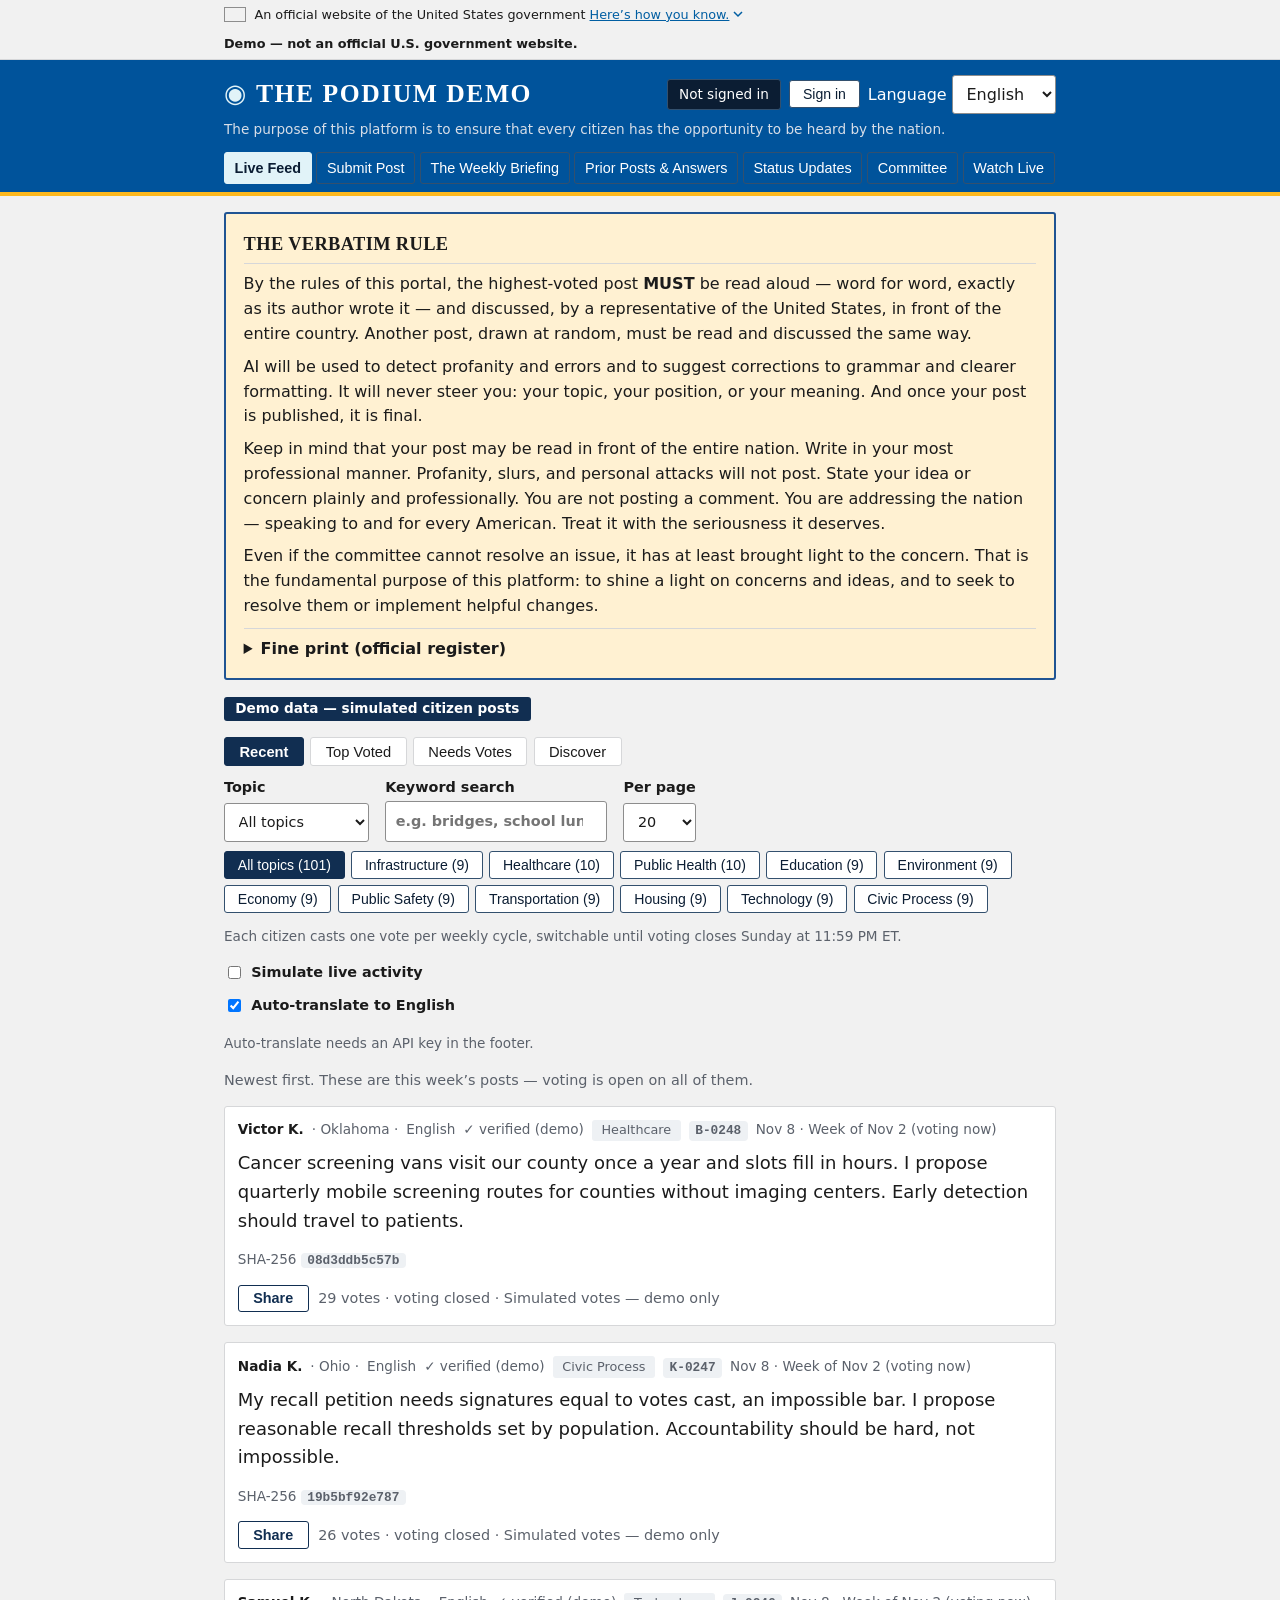
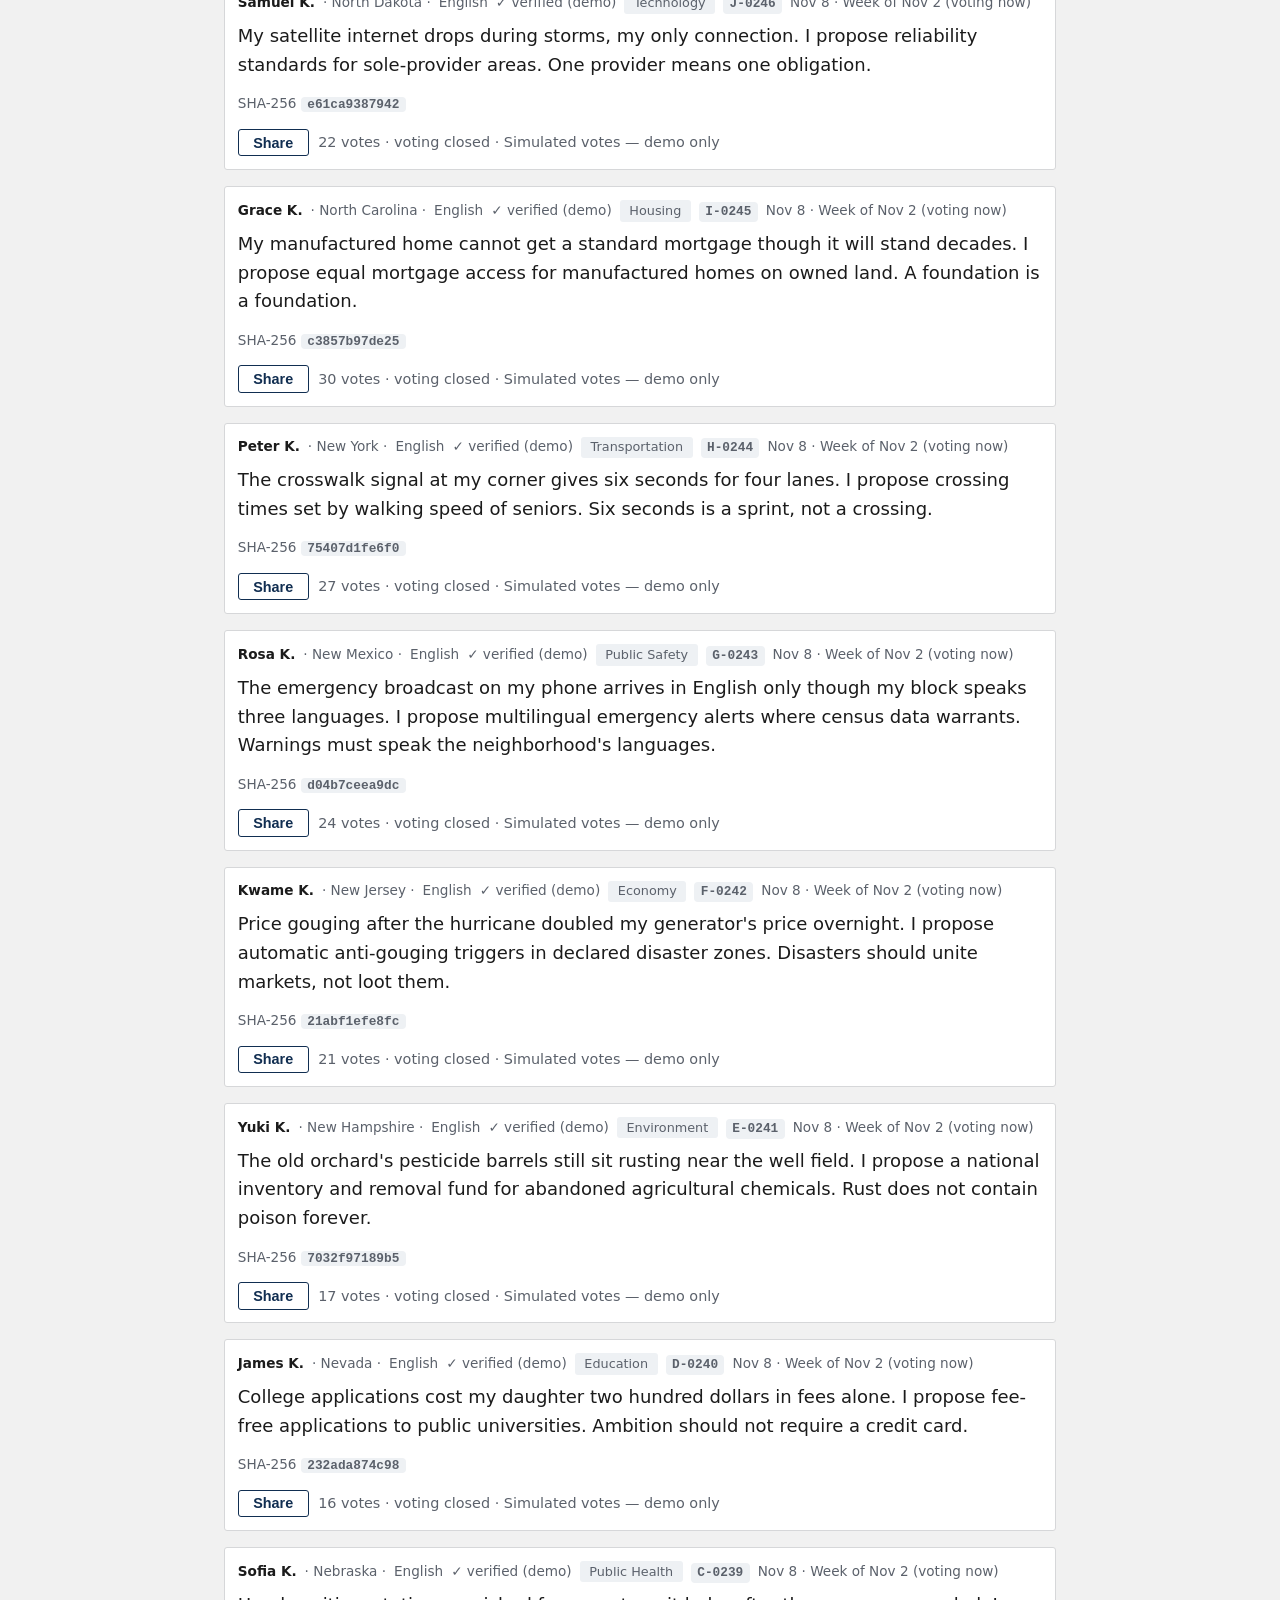
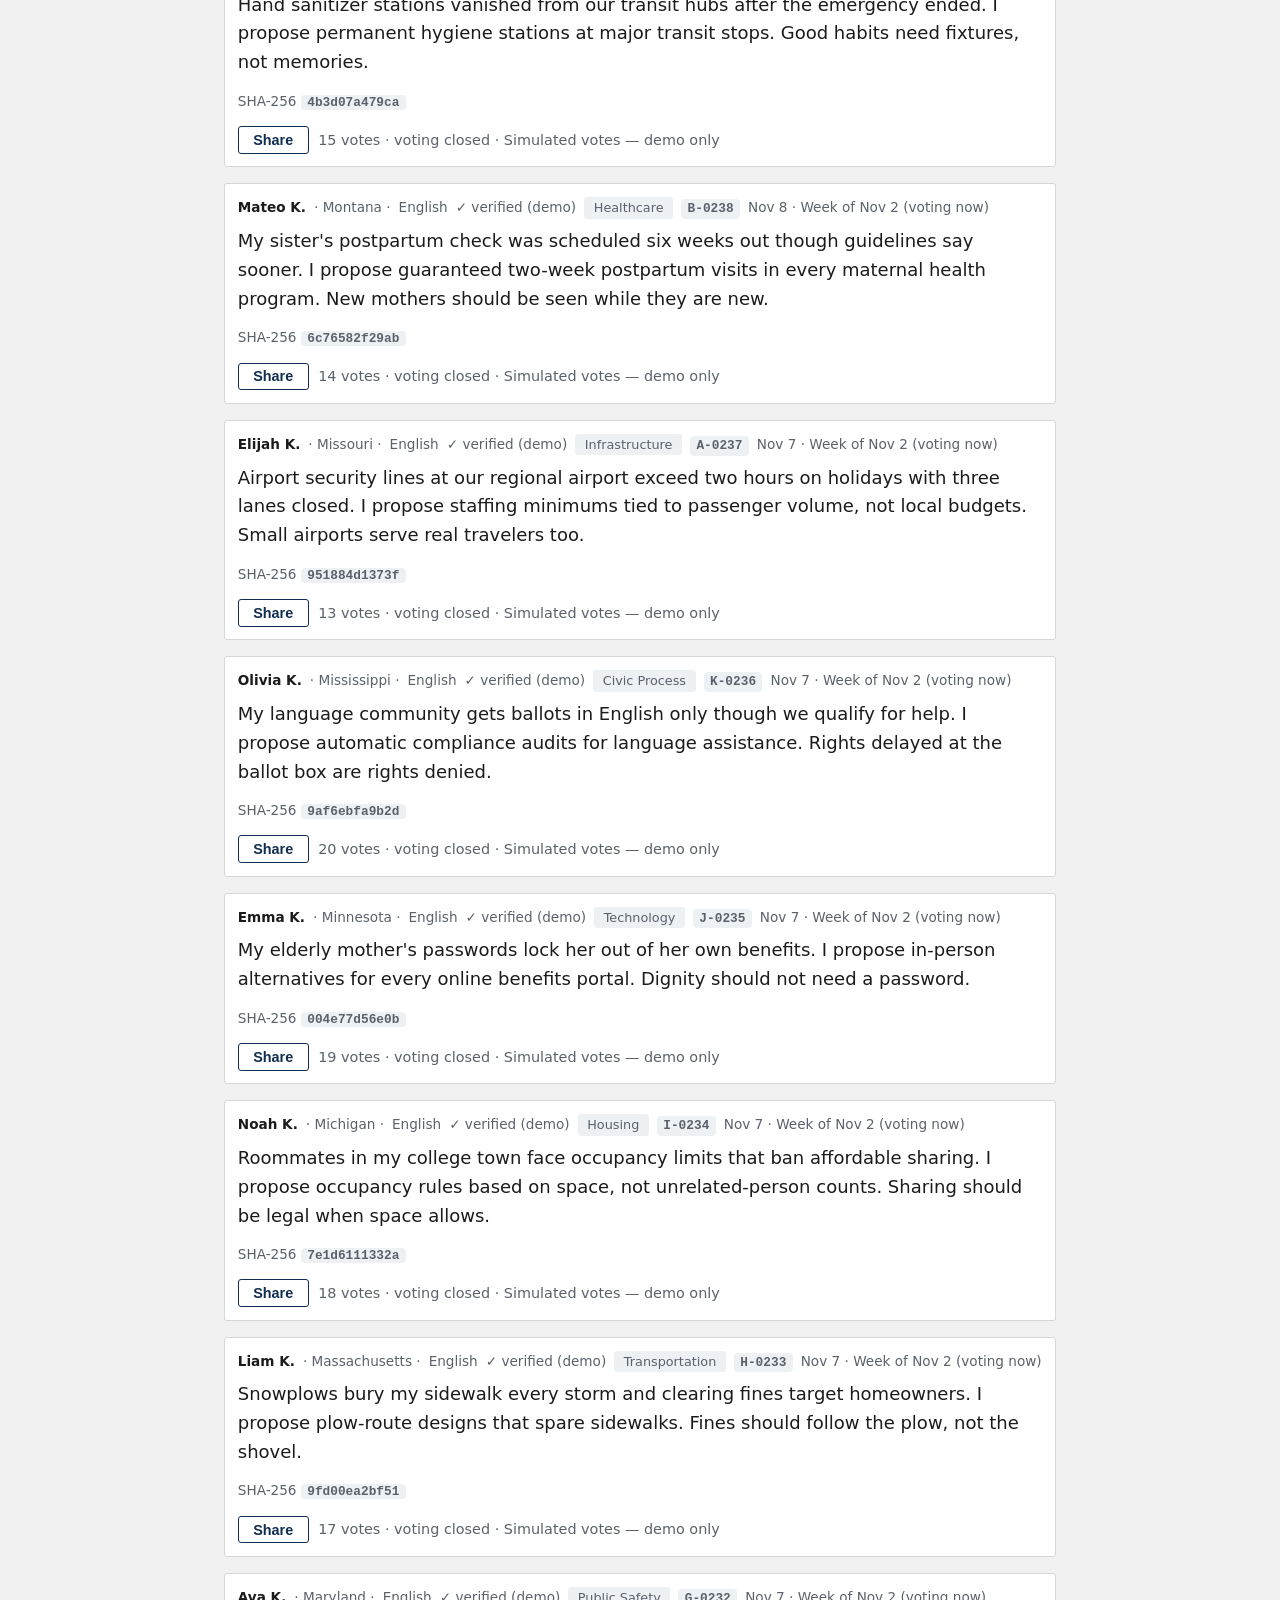
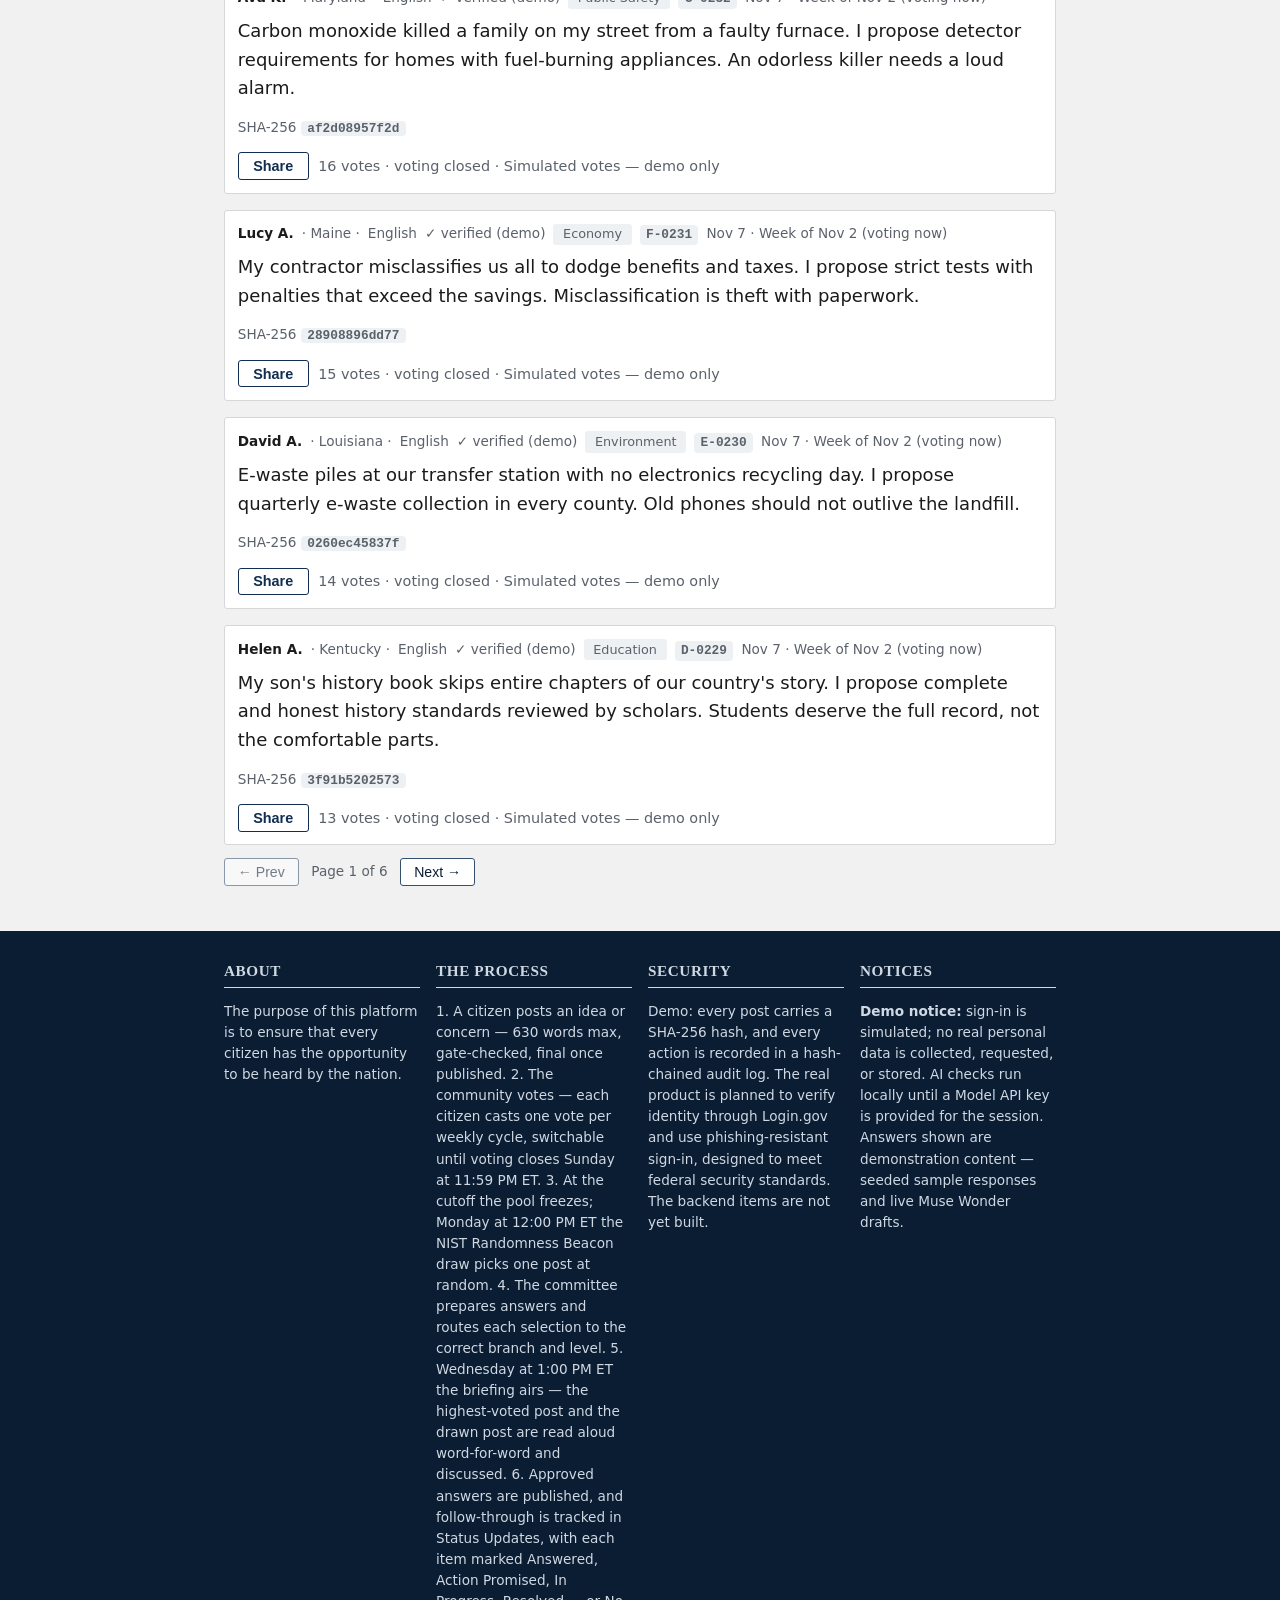
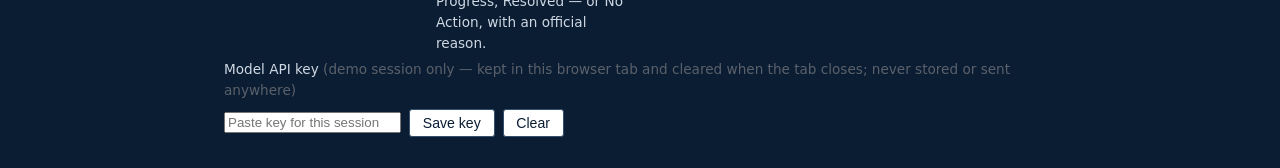
==== commit 9c46fa22: "Rename demo display name to The Podium Demo" ====
--- a/index.html
+++ b/index.html
@@ -3,7 +3,7 @@
 <head>
 <meta charset="utf-8">
 <meta name="viewport" content="width=device-width, initial-scale=1">
-<title>The Podium — A Civic Portal</title>
+<title>The Podium Demo — A Civic Portal</title>
 <meta name="description" content="Verified citizens post ideas and concerns. The community votes. Each week the top-voted post plus one randomly drawn post are read aloud verbatim and addressed in a public briefing.">
 <link rel="stylesheet" href="css/style.css">
 </head>
@@ -17,7 +17,7 @@
     <div class="brand">
       <span class="brand-mark" aria-hidden="true">&#9673;</span>
       <div>
-        <h1 class="brand-title">THE PODIUM</h1>
+        <h1 class="brand-title">THE PODIUM DEMO</h1>
       </div>
     </div>
     <div class="citizen-box">
@@ -68,7 +68,7 @@
         <li>Committee answers begin as AI drafts that the committee votes on as written &mdash; never edited &mdash; and approves as the committee, the answerer of record; no individual member is named. AI never delivers a final answer alone and never touches a citizen post. The drafts are public: the public sees the drafts and the vote, not only approved answers.</li>
         <li>An exact-duplicate post in the same cycle does not create a new post; the citizen is offered an upvote on the existing post, with no option to post it anyway. The draw pool excludes the winner and any post exactly matching the winner. Posts that are similar but not identical receive only an advisory note.</li>
         <li>The Live Feed shows the current cycle only. Posts from past cycles that were never selected are deleted; selected posts are kept as the briefing record.</li>
-        <li>Posting and voting run from Monday 12:00 AM to Sunday 11:59 PM ET. The pool freezes at the Sunday cutoff, the draw is Monday at 12:00 PM ET, the committee has the week plus a Monday&ndash;Tuesday buffer, and the briefing airs Wednesdays at 1:00 PM ET as the fixed opening segment.</li>
+        <li>Posting and voting run from Monday 12:00 AM to Sunday 11:59 PM ET. The pool freezes at the Sunday cutoff, the draw is Monday at 12:00 PM ET, the committee votes Friday and sends agency requests Saturday, the agency prepares its position Monday&ndash;Tuesday, and the briefing airs Wednesdays at 1:00 PM ET as the fixed opening segment.</li>
         <li>This Week shows only the most recently aired briefing. Next Week shows the next briefing's selections. A briefing's replay is published when that briefing airs. Prior Posts &amp; Answers and Status Updates list aired selections only.</li>
         <li>Participation is limited to verified citizens; in this demo, verification is simulated only, and no real identification is collected or stored.</li>
         <li>Language: a citizen may post in any language. The original post is the official record and is read aloud verbatim in the author's language. Translations are machine aids for readers and never replace the original.</li>
@@ -122,7 +122,7 @@
   <section id="view-post" class="view" hidden aria-label="Post composer">
     <h2 class="sr-only" id="postHeading">Submit Post</h2>
     <div class="mini-rule" role="note" aria-label="Reminder of the rule" id="miniRule">
-      <strong id="miniRuleStrong">The Verbatim Rule applies.</strong> <span id="miniRuleText">Your post may be read aloud, word for word, in front of the entire nation. Profanity, slang, and ridicule will not post. Once published, it is final.</span>
+      <strong id="miniRuleStrong">The Verbatim Rule applies.</strong> <span id="miniRuleText">Your post may be read aloud, word for word, in front of the entire nation. Profanity, slurs, and personal attacks will not post. Once published, it is final.</span>
       <a href="#ruleCard" id="readFullRule">Read the full rule</a>
     </div>
     <div id="onePostNotice" class="notice" hidden></div>
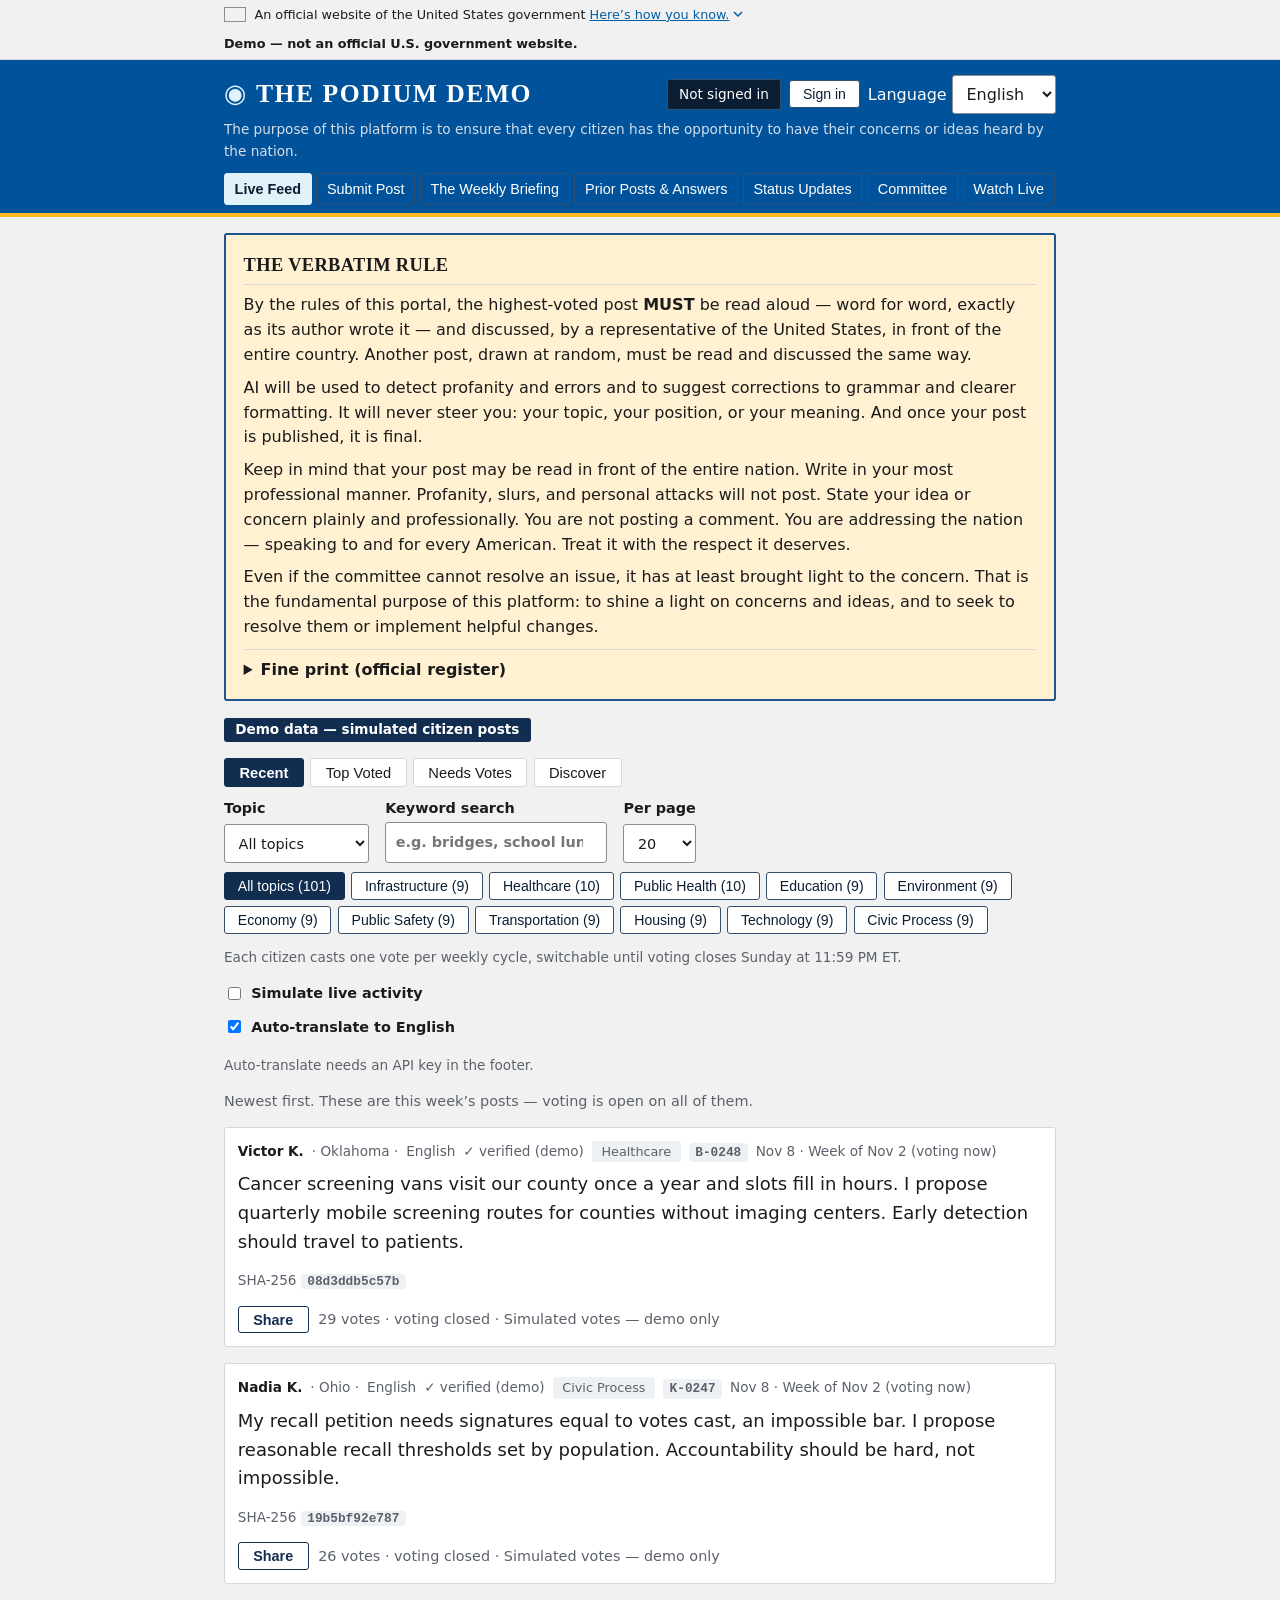
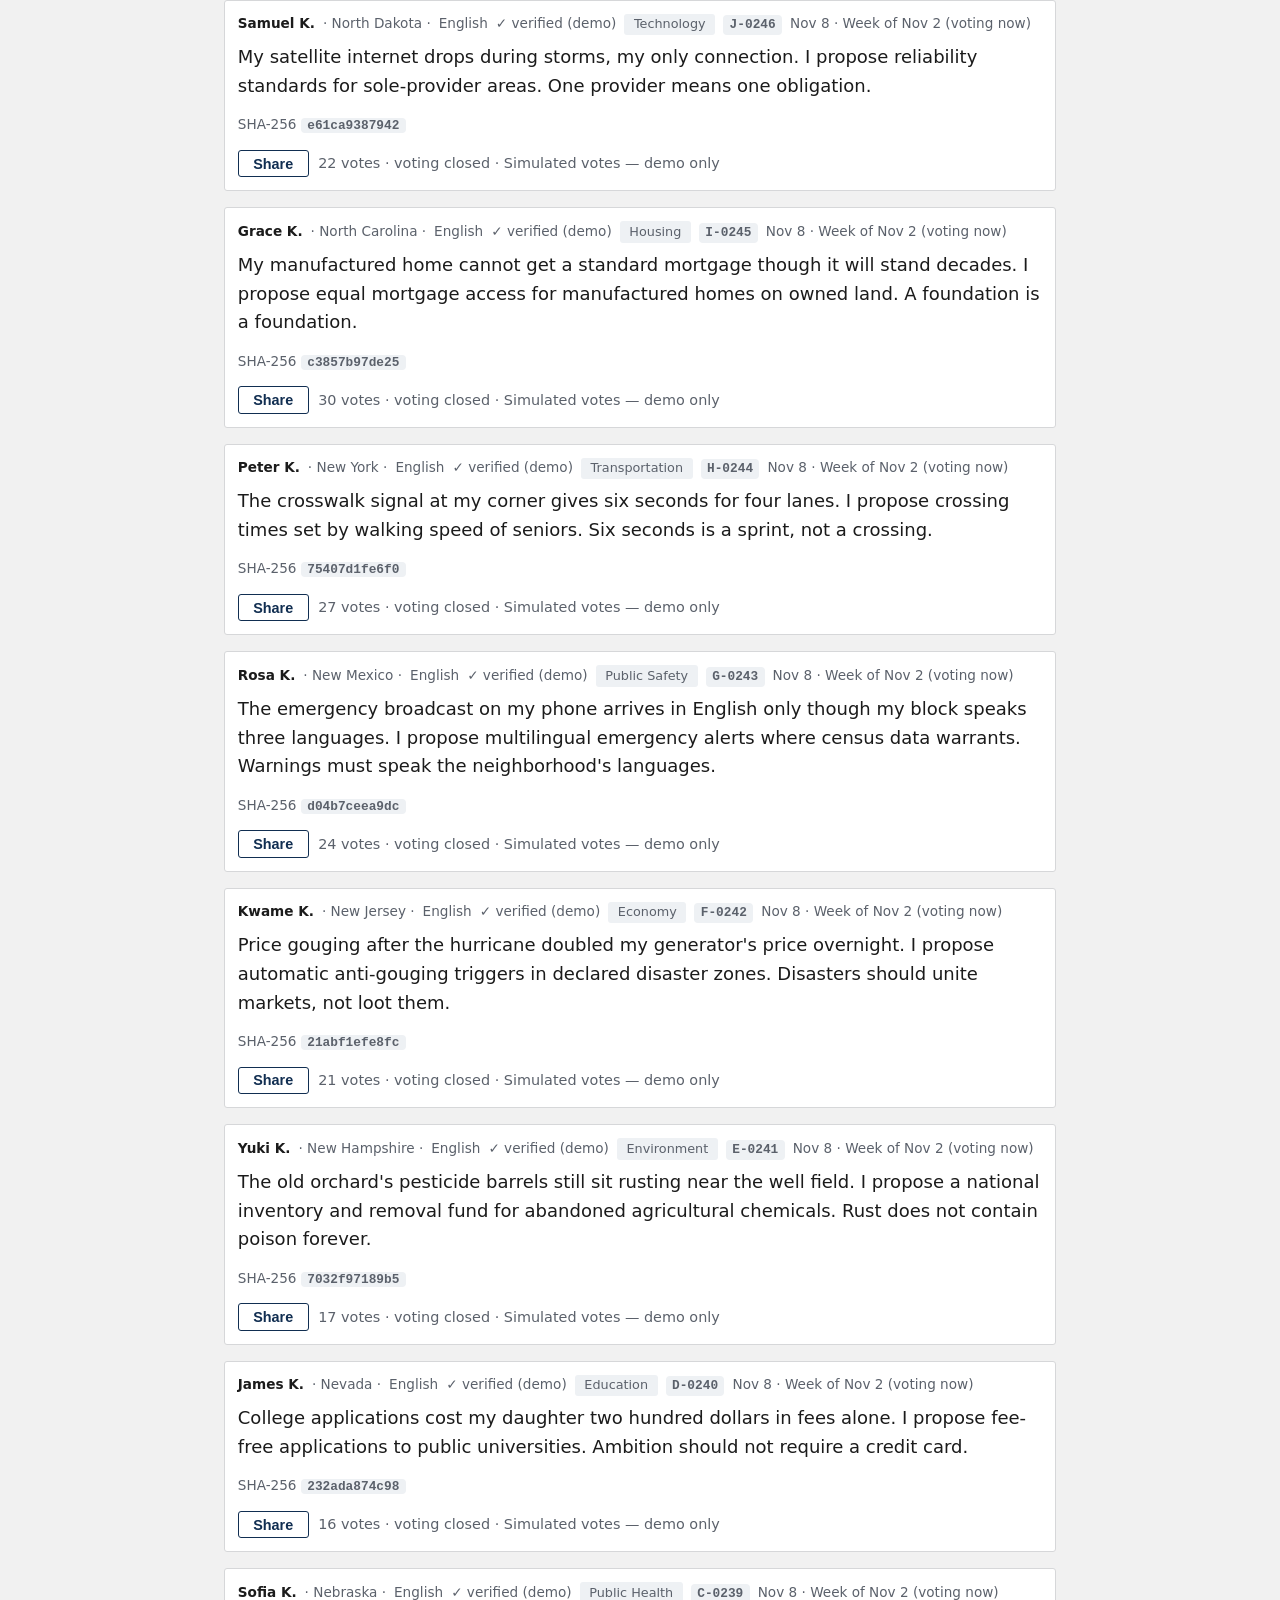
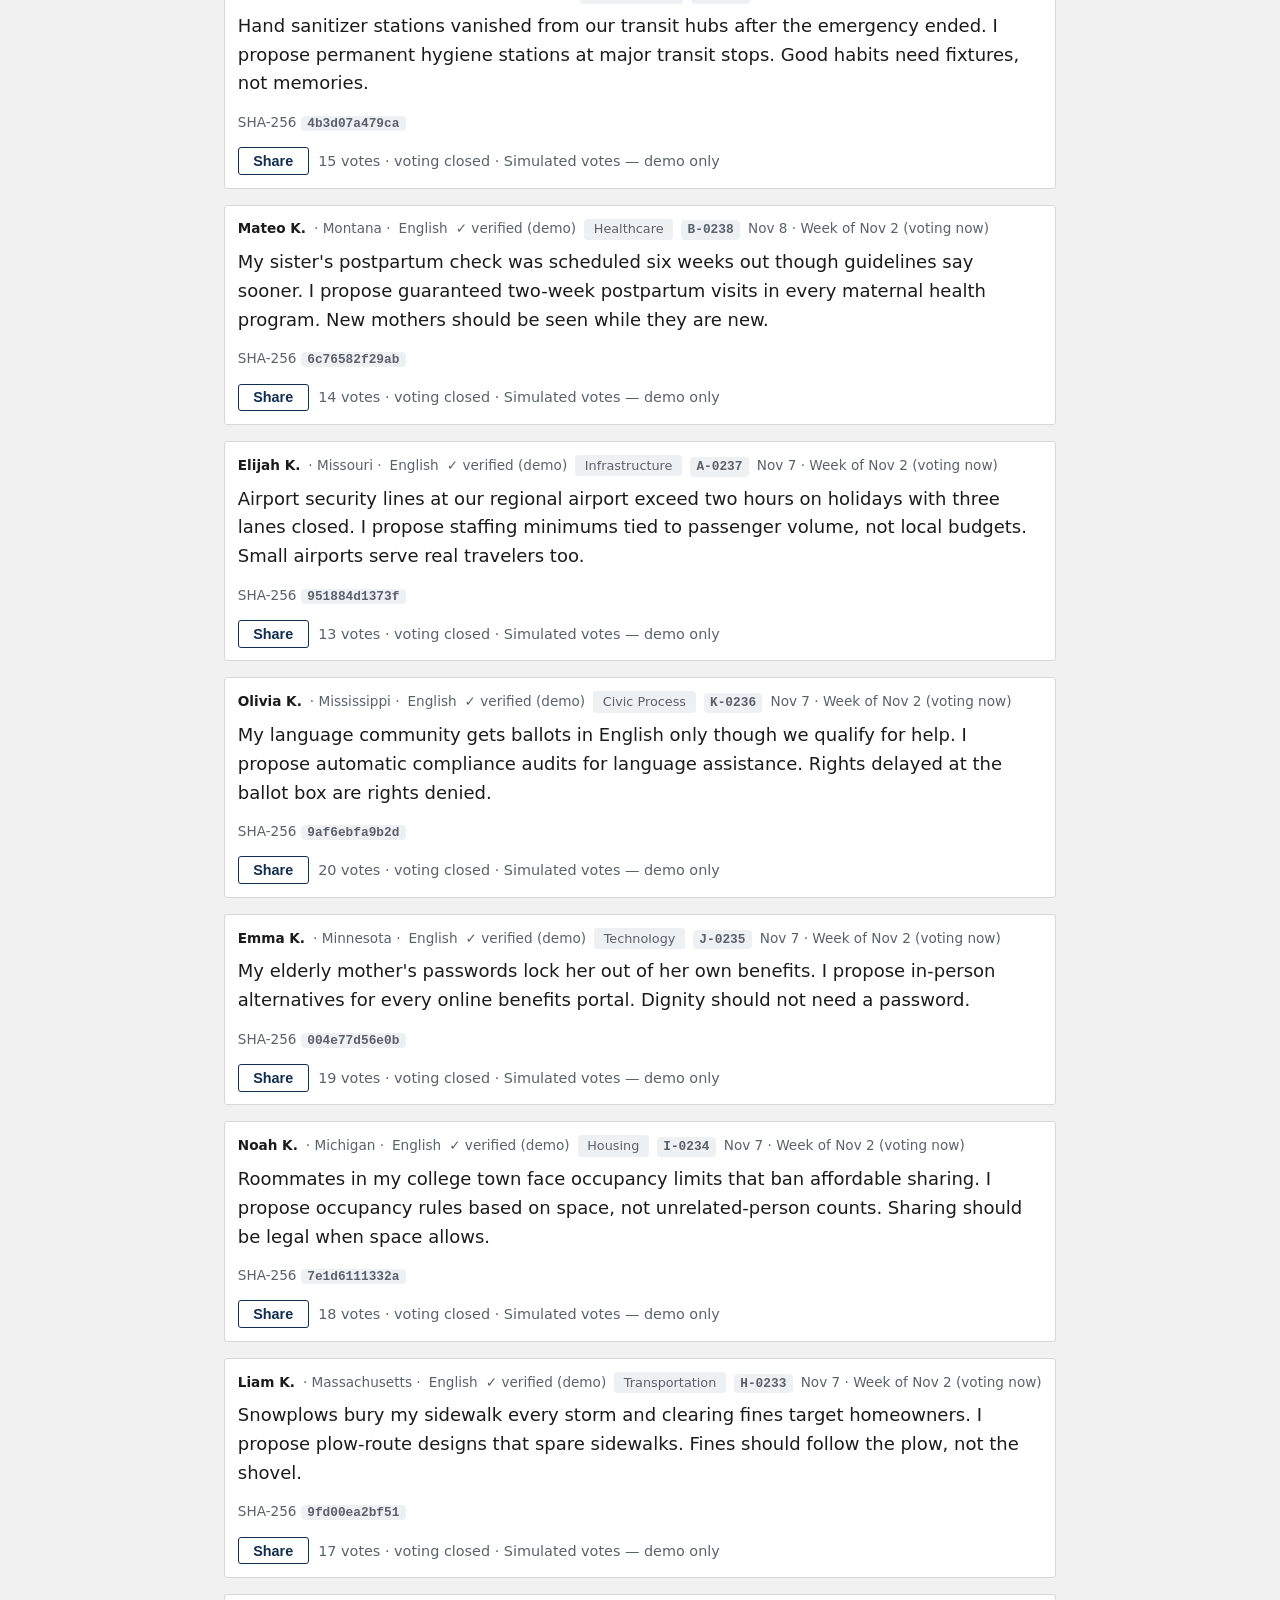
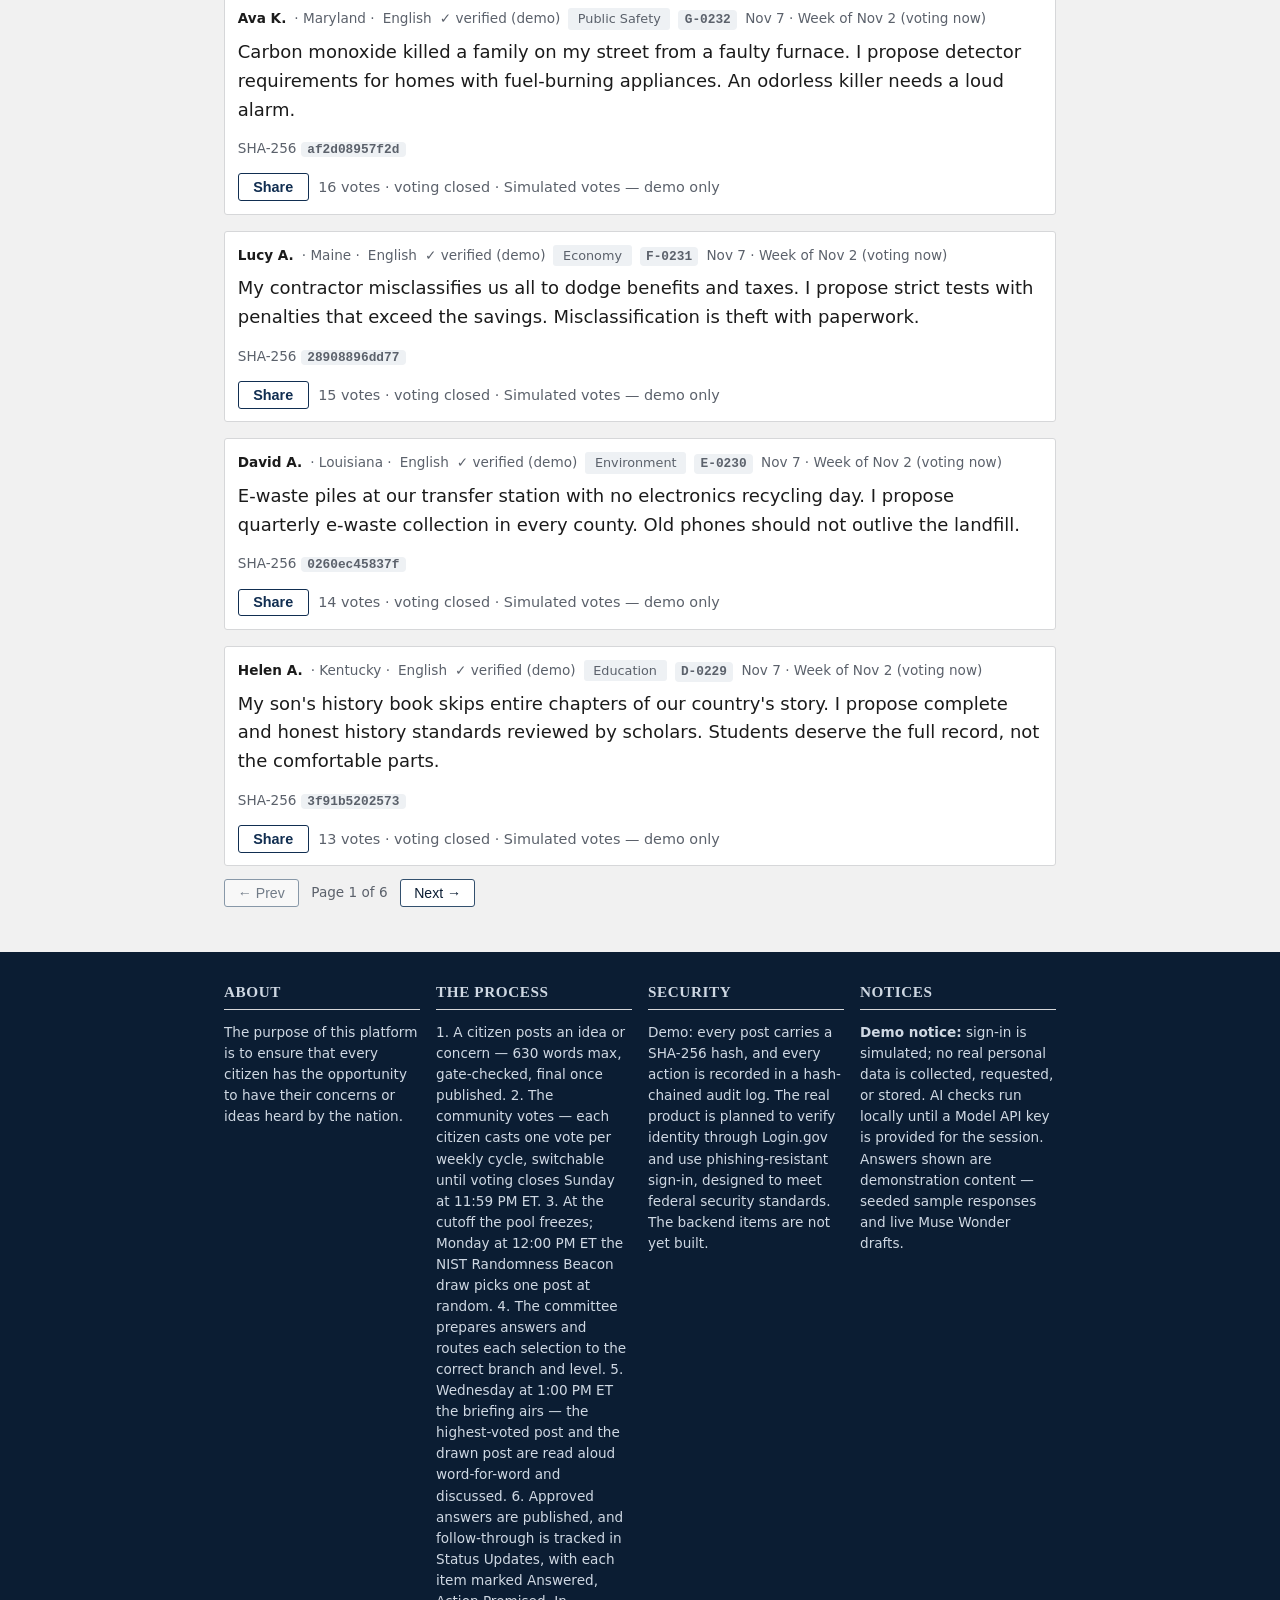
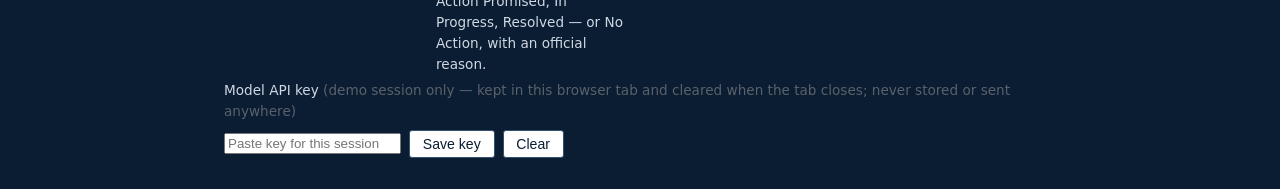
==== commit 8b378b23: "Text revisions: respect wording, concerns-or-ideas purpose, roster senior-first with dates" ====
--- a/index.html
+++ b/index.html
@@ -28,7 +28,7 @@
       </label>
     </div>
   </div>
-  <p class="wrap brand-sub" id="brandSub">The purpose of this platform is to ensure that every citizen has the opportunity to be heard by the nation.</p>
+  <p class="wrap brand-sub" id="brandSub">The purpose of this platform is to ensure that every citizen has the opportunity to have their concerns or ideas heard by the nation.</p>
   <nav class="wrap main-nav" aria-label="Primary" id="mainNav">
     <button type="button" class="tab is-active" data-view="feed" aria-current="page">Live Feed</button>
     <button type="button" class="tab" data-view="post">Submit Post</button>
@@ -47,13 +47,13 @@
     <h2 id="ruleHeading">The Verbatim Rule</h2>
     <p id="ruleP1">By the rules of this portal, the highest-voted post <strong>MUST</strong> be read aloud &mdash; word for word, exactly as its author wrote it &mdash; and discussed, by a representative of the United States, in front of the entire country. Another post, drawn at random, must be read and discussed the same way.</p>
     <p id="ruleP2">AI will be used to detect profanity and errors and to suggest corrections to grammar and clearer formatting. It will never steer you: your topic, your position, or your meaning. And once your post is published, it is final.</p>
-    <p id="ruleP3">Keep in mind that your post may be read in front of the entire nation. Write in your most professional manner. Profanity, slurs, and personal attacks will not post. State your idea or concern plainly and professionally. You are not posting a comment. You are addressing the nation &mdash; speaking to and for every American. Treat it with the seriousness it deserves.</p>
+    <p id="ruleP3">Keep in mind that your post may be read in front of the entire nation. Write in your most professional manner. Profanity, slurs, and personal attacks will not post. State your idea or concern plainly and professionally. You are not posting a comment. You are addressing the nation &mdash; speaking to and for every American. Treat it with the respect it deserves.</p>
     <p id="ruleP4">Even if the committee cannot resolve an issue, it has at least brought light to the concern. That is the fundamental purpose of this platform: to shine a light on concerns and ideas, and to seek to resolve them or implement helpful changes.</p>
     <details class="fine-print">
       <summary id="fineSummary">Fine print (official register)</summary>
       <p class="fine-print-lede" id="fineLede">All submissions are subject to automated pre-publication review. Submissions containing profanity, slurs, or personal attacks shall not be published. Submissions containing slang or errors materially affecting comprehensibility shall be held pending correction by the submitting party, with suggested revisions provided for consideration; no submission shall be altered by the System without the submitting party&rsquo;s express action. Weekly selections shall consist of (i) the submission receiving the highest number of votes during the applicable period and (ii) one (1) submission selected by random drawing from among all eligible published submissions. Selected submissions shall be read aloud in their entirety, verbatim, and discussed in the weekly briefing. A published submission is final and shall not be edited or redacted.</p>
       <h3 class="statements-heading" id="statementsHeading">Statements of policy, principles, and fundamentals</h3>
-      <p id="finePurpose">The purpose of this platform is to ensure that every citizen has the opportunity to be heard by the nation. Citizens will address the nation and speak on its behalf.</p>
+      <p id="finePurpose">The purpose of this platform is to ensure that every citizen has the opportunity to have their concerns or ideas heard by the nation. Citizens will address the nation and speak on its behalf.</p>
       <ul id="fineList">
         <li>The highest-voted post and one randomly drawn post are read aloud in full, word for word, by a representative of the United States and discussed in the weekly briefing. No editor stands between author and nation. Nothing is edited after posting.</li>
         <li>AI detects problems and suggests wording only before publication. It never steers a post's topic, position, or meaning, and never changes, substitutes, or declines a post on its own.</li>
@@ -261,7 +261,7 @@
   <div class="wrap footer-cols">
     <div class="footer-col">
       <h2 id="footerAbout">About</h2>
-      <p id="footerAboutText">The purpose of this platform is to ensure that every citizen has the opportunity to be heard by the nation.</p>
+      <p id="footerAboutText">The purpose of this platform is to ensure that every citizen has the opportunity to have their concerns or ideas heard by the nation.</p>
     </div>
     <div class="footer-col">
       <h2 id="footerProcess">The Process</h2>
